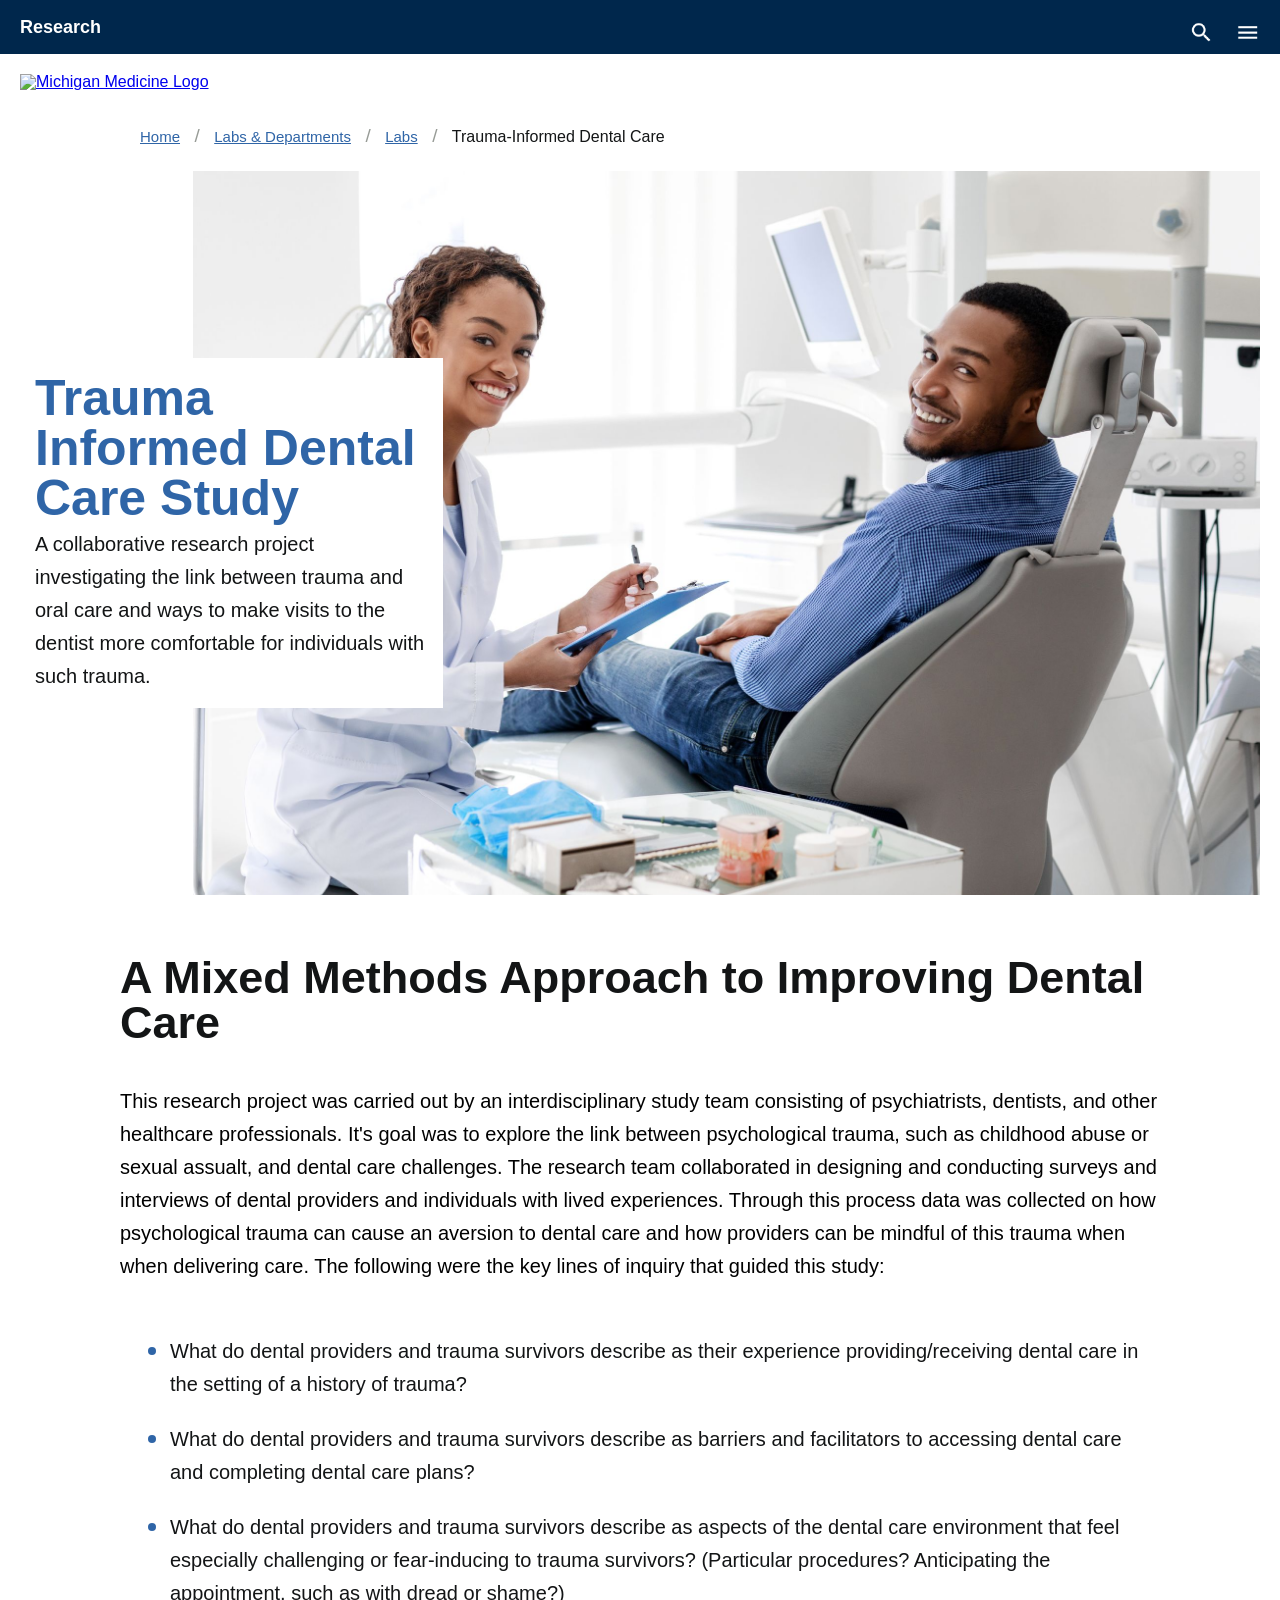
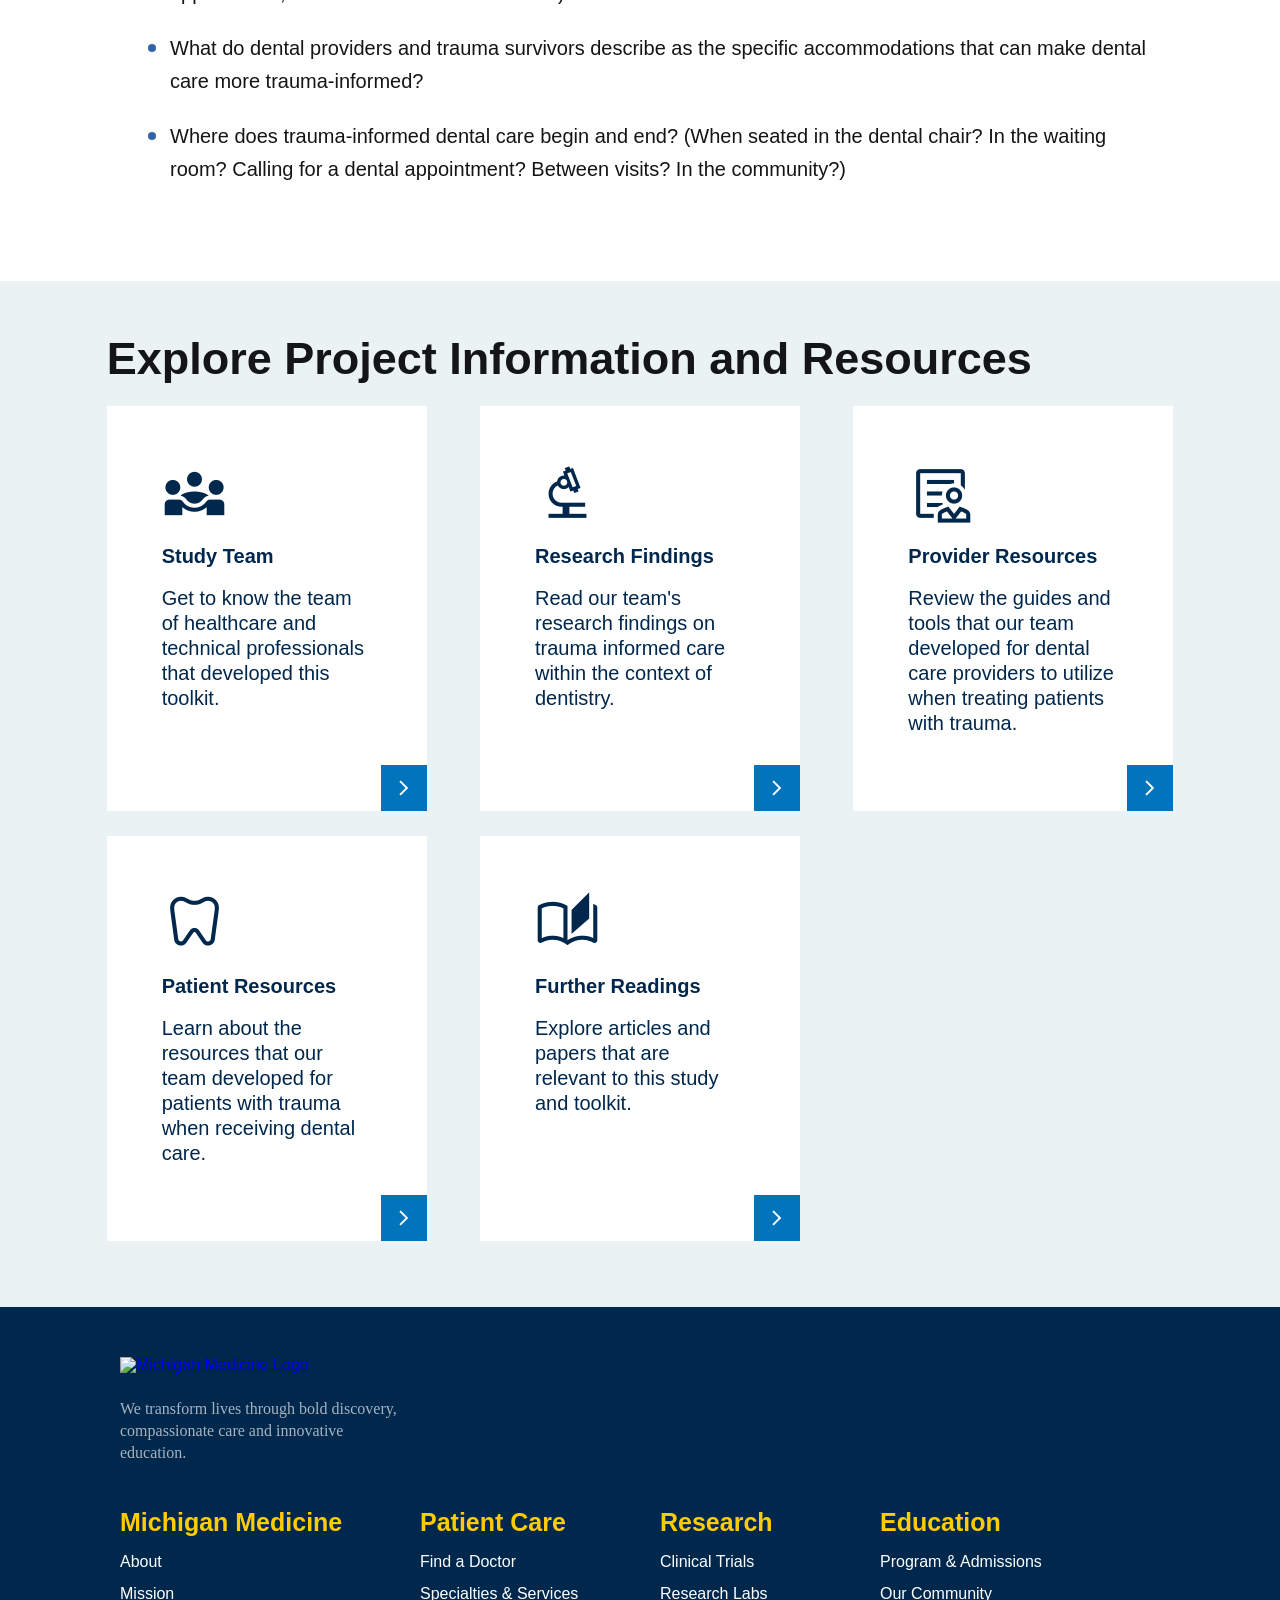
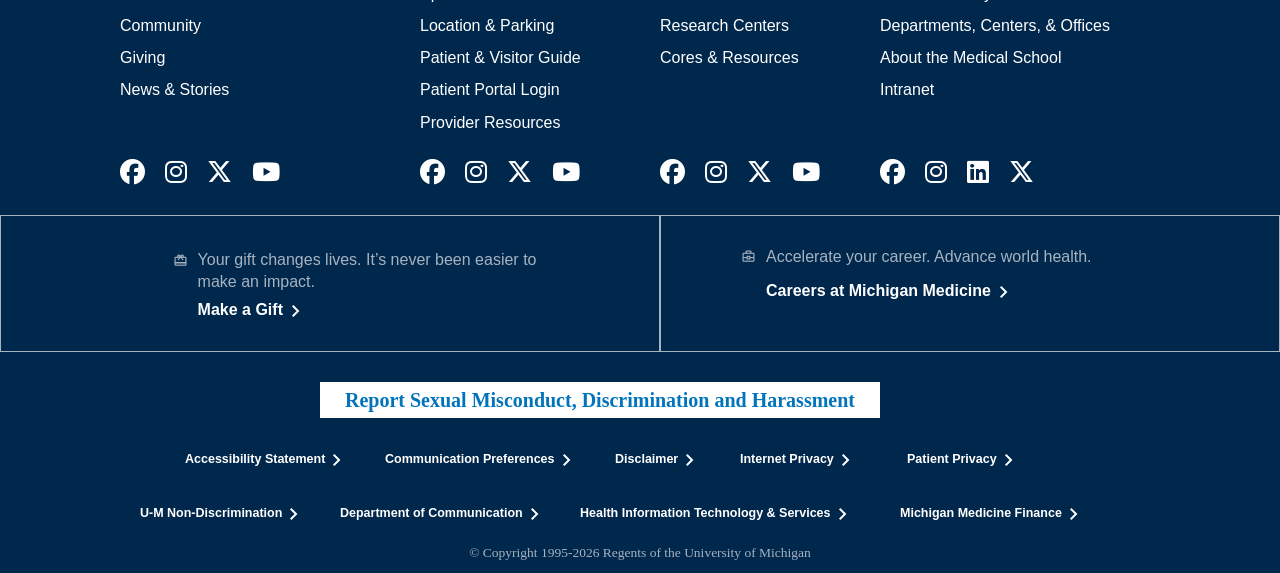
==== index.html @ a85843c7 "mobile view and focus added breakpoints for mobile view and focus states for some clickable objects" ====
<!DOCTYPE html>
<html lang="en">
<head>
    <meta charset="UTF-8">
    <meta name="viewport" content="width=device-width, initial-scale=1.0">
    <link href="https://cdnjs.cloudflare.com/ajax/libs/font-awesome/5.15.4/css/all.min.css" rel="stylesheet">
    <link rel="stylesheet" href="css/html5reset.css">
    <link rel="stylesheet" href="css/style.css">
    <link rel="stylesheet" href="https://fonts.googleapis.com/css2?family=Material+Symbols+Outlined:opsz,wght,FILL,GRAD@24,400,0,0&icon_names=auto_stories,biotech,business_center,clinical_notes,dentistry,diversity_3,keyboard_arrow_right,redeem" />
    <link rel="stylesheet" href="https://cdnjs.cloudflare.com/ajax/libs/font-awesome/6.7.2/css/all.min.css">
    <title>Trauma Informed Dental Care</title>
</head>
<body>
    <div class="skip"><a href="#main">Skip to Main Content</a></div>
    <header>
        <nav id="top_nav">
            <ul>
                <li><a href = "https://www.uofmhealth.org/" class="patient_care">Research</a></li>
                <li><img src="images/search_menu.png" style="height: 30px; float:right; margin-bottom: 50px; margin-right: 15px;"/></li>
            </ul>
        </nav>
    <a id="header_img" href="https://medresearch.umich.edu/"><img src="https://medresearch.umich.edu/themes/custom/outline_frontend/logo-research.svg" alt="Michigan Medicine Logo"class="med_logo" style="max-width: 90%;"/></a>
    </header>
    <main id="main">
      <div>
       <nav id="site_nav">
        <ul>
          <li><a href="https://www.uofmhealth.org/" style="text-decoration: underline;">Home</a> </li>
          <li><a href="https://medresearch.umich.edu/labs-departments" style="text-decoration: underline;">Labs & Departments</a> </li>
          <li><a href="https://medresearch.umich.edu/labs-departments/labs" style="text-decoration: underline;">Labs</a> </li>
          <li id="current"><di>Trauma-Informed Dental Care</di></li>
        </ul>
       </nav>
      </div>
      <div id="title_hero">
        <div id="title_text">
          <h1 class="page_title">Trauma Informed Dental Care Study</h1>
          <P class="title_description">A collaborative research project investigating the link between trauma and oral care and ways to make visits to the dentist more comfortable for
            individuals with such trauma.
          </P>
        </div>
        <img class="hero_image" src="images/hero_image_2.jpg" alt="Dentist talks with patient">
      </div>
      <div id="project_info">
        <h2 id="info_title">A Mixed Methods Approach to Improving Dental Care</h2>
        <p id="info_description">This research project was carried out by an interdisciplinary study team consisting of psychiatrists, dentists, and other healthcare professionals. 
          It's goal was to explore the link between psychological trauma, such as childhood abuse or sexual assualt, and dental care challenges. The research team collaborated in designing 
          and conducting surveys and interviews of dental providers and individuals with lived experiences. Through this process data was collected on how psychological trauma can cause an aversion to dental care and how providers can be mindful of this trauma when 
          when delivering care. The following were the key lines of inquiry that guided this study: 
        </p>
        <ul id="project_inquiries">
          <li>What do dental providers and trauma survivors describe as their experience providing/receiving 
          dental care in the setting of a history of trauma? </li>
          <li>What do dental providers and trauma survivors describe as barriers and facilitators to accessing 
          dental care and completing dental care plans? </li>
          <li>What do dental providers and trauma survivors describe as aspects of the dental care environment 
          that feel especially challenging or fear-inducing to trauma survivors? (Particular procedures? 
          Anticipating the appointment, such as with dread or shame?) </li>
          <li>What do dental providers and trauma survivors describe as the specific accommodations that can 
          make dental care more trauma-informed? </li>
          <li>Where does trauma-informed dental care begin and end? (When seated in the dental chair? In the 
          waiting room? Calling for a dental appointment? Between visits? In the community?) </li>
        </ul>
      </div>
      <div id="project_links">
        <h2 id="links_title">Explore Project Information and Resources</h2>
        <div id="link_1" class="link_card">
          <span class="material-symbols-outlined"> diversity_3</span>
          <h3>Study Team</h3>
          <p>Get to know the team of healthcare and technical professionals that developed this toolkit.</p>
          <span class="material-symbols-outlined" id="forward_arrow">keyboard_arrow_right</span>
        </div>
        <div id="link_2" class="link_card">
          <span class="material-symbols-outlined">biotech</span>
          <h3>Research Findings</h3>
          <p>Read our team's research findings on trauma informed care within the context of dentistry.</p>
          <span class="material-symbols-outlined" id="forward_arrow">keyboard_arrow_right</span>
        </div>
        <div id="link_3" class="link_card">
          <span class="material-symbols-outlined">clinical_notes</span>
          <h3>Provider Resources</h3>
          <p>Review the guides and tools that our team developed for dental care providers to utilize when treating patients with trauma.</p>
          <span class="material-symbols-outlined" id="forward_arrow">keyboard_arrow_right</span>
        </div>
        <div id="link_4" class="link_card">
          <span class="material-symbols-outlined">dentistry</span>
          <h3>Patient Resources</h3>
          <p>Learn about the resources that our team developed for patients with trauma when receiving dental care.</p>
          <span class="material-symbols-outlined" id="forward_arrow">keyboard_arrow_right</span>
        </div>
        <div id="link_5" class="link_card">
          <span class="material-symbols-outlined">auto_stories</span>
          <h3>Further Readings</h3>
          <p>Explore articles and papers that are relevant to this study and toolkit.</p>
          <span class="material-symbols-outlined" id="forward_arrow">keyboard_arrow_right</span>
        </div>
      </div>
    </main>
    <footer>
      <a id ="footer_img" href="https://medresearch.umich.edu/"><img src="https://www.uofmhealth.org/themes/custom/outline_frontend/mm-logo-white-text.svg" alt="Michigan Medicine Logo"style="width:100%;height:auto;"/></a>
      <p id="footer_desc">We transform lives through bold discovery, compassionate care and innovative education.</p>
      <div class="footer_links" id="footer_links1" >
       <a class="footer_link" href="https://www.michiganmedicine.org/?pk_vid=21d62dbc5dc6ab0d1781115721bd1e54">Michigan Medicine</a>
       <ul>
         <li><a class="footer_list_link" href="https://www.michiganmedicine.org/about-us?pk_vid=21d62dbc5dc6ab0d1781124809df3d0a">About</a></li>
         <li><a class="footer_list_link" href="https://www.michiganmedicine.org/michigan-medicine-mission?pk_vid=21d62dbc5dc6ab0d1781126152df3d0a">Mission</a></li>
         <li><a class="footer_list_link" href="https://www.michiganmedicine.org/community?pk_vid=21d62dbc5dc6ab0d1781126243df3d0a">Community</a></li>
         <li><a class="footer_list_link" href="https://www.michiganmedicine.org/giving?pk_vid=21d62dbc5dc6ab0d1781126370df3d0a">Giving</a></li>
         <li><a class="footer_list_link" href="https://www.michiganmedicine.org/giving?pk_vid=21d62dbc5dc6ab0d1781126370df3d0a">News & Stories</a></li>
       </ul>
       <di class="social_media"><a href="https://www.facebook.com/MichiganMedicine/?ref=page_internal"><i class="fa-brands fa-facebook"></i></a><a href="https://www.instagram.com/umichmedicine/"><i class="fa-brands fa-instagram"></i></a><a href="https://twitter.com/umichmedicine"><i class="fa-brands fa-x-twitter"></i></a><a href="https://www.youtube.com/c/MichiganMedicine"><i class="fa-brands fa-youtube"></i></a></di>
      </div>
      <div class="footer_links" id="footer_links2">
       <a class="footer_link" href="https://www.michiganmedicine.org/?pk_vid=21d62dbc5dc6ab0d1781115721bd1e54">Patient Care</a>
       <ul>
         <li><a class="footer_list_link" href="https://www.uofmhealth.org/find-a-doctor">Find a Doctor</a></li>
         <li><a class="footer_list_link" href="https://www.uofmhealth.org/our-care/specialties-services">Specialties & Services</a></li>
         <li><a class="footer_list_link" href="https://www.uofmhealth.org/locations-parking">Location & Parking</a></li>
         <li><a class="footer_list_link" href="https://www.uofmhealth.org/patients-visitors">Patient & Visitor Guide</a></li>
         <li><a class="footer_list_link" href="https://www.myuofmhealth.org/MyChart-PRD/Authentication/Login">Patient Portal Login</a></li>
         <li><a class="footer_list_link" href="https://www.uofmhealth.org/provider-resources">Provider Resources</a></li>
       </ul>
       <div class="social_media"><a href="https://www.facebook.com/MichiganMedicine/?ref=page_internal"><i class="fa-brands fa-facebook"></i></a><a href="https://www.instagram.com/umichmedicine/"><i class="fa-brands fa-instagram"></i></a><a href="https://twitter.com/umichmedicine"><i class="fa-brands fa-x-twitter"></i></a><a href="https://www.youtube.com/c/MichiganMedicine"><i class="fa-brands fa-youtube"></i></a></div>
      </div>
      <div class="footer_links" id="footer_links3">
       <a class="footer_link" href="https://medresearch.umich.edu/?pk_vid=21d62dbc5dc6ab0d1781129805df3d0a">Research</a>
       <ul>
         <li><a class="footer_list_link" href="https://medresearch.umich.edu/clinical-studies?pk_vid=21d62dbc5dc6ab0d1781129829df3d0a">Clinical Trials</a></li>
         <li><a class="footer_list_link" href="https://medresearch.umich.edu/labs-departments/labs?pk_vid=21d62dbc5dc6ab0d1781129979df3d0a">Research Labs</a></li>
         <li><a class="footer_list_link" href="https://medresearch.umich.edu/labs-departments/centers?pk_vid=21d62dbc5dc6ab0d1781130018df3d0a">Research Centers</a></li>
         <li><a class="footer_list_link" href="https://medresearch.umich.edu/office-research/cores-resources?pk_vid=21d62dbc5dc6ab0d1781130071df3d0a">Cores & Resources</a></li>
       </ul>
       <div class="social_media"><a href="https://www.facebook.com/MichiganMedicine/?ref=page_internal"><i class="fa-brands fa-facebook"></i></a><a href="https://www.instagram.com/umichmedicine/"><i class="fa-brands fa-instagram"></i></a><a href="https://twitter.com/umichmedicine"><i class="fa-brands fa-x-twitter"></i></a><a href="https://www.youtube.com/c/MichiganMedicine"><i class="fa-brands fa-youtube"></i></a></div>
      </div>
      <div class="footer_links" id="footer_links4">
       <a class="footer_link" href="https://medschool.umich.edu/?pk_vid=21d62dbc5dc6ab0d1781142995df3d0a">Education</a>
       <ul>
         <li><a class="footer_list_link" href="https://medschool.umich.edu/programs-admissions?pk_vid=21d62dbc5dc6ab0d1781143026df3d0a">Program & Admissions</a></li>
         <li><a class="footer_list_link" href="https://medschool.umich.edu/our-community?pk_vid=21d62dbc5dc6ab0d1781143242df3d0a">Our Community</a></li>
         <li><a class="footer_list_link" href="https://medschool.umich.edu/departments-centers-offices?pk_vid=21d62dbc5dc6ab0d1781143690df3d0a">Departments, Centers, & Offices</a></li>
         <li><a class="footer_list_link" href="https://medschool.umich.edu/about-university-michigan-medical-school?pk_vid=21d62dbc5dc6ab0d1781143901df3d0a">About the Medical School</a></li>
         <li><a class="footer_list_link" href="https://umhealth.sharepoint.com/sites/msa">Intranet</a></li>
       </ul>
       <div class="social_media"><a href="https://www.facebook.com/MichiganMedicine/?ref=page_internal"><i class="fa-brands fa-facebook"></i></a><a href="https://www.instagram.com/umichmedicine/"><i class="fa-brands fa-instagram"></i></a><a href="https://www.linkedin.com/company/university-of-michigan-medical-school"><i class="fa-brands fa-linkedin"></i></a><a href="https://twitter.com/umichmedicine"><i class="fa-brands fa-x-twitter"></i></a></div>
      </div>
      <div class="last_links" id="donation_link"><a href="https://www.michiganmedicine.org/giving/areas-support"><span id="donation_icon"class="material-symbols-outlined">redeem</span><p>Your gift changes lives. It’s never been easier to make an impact.</p><h3 id="gift_text">Make a Gift<span class="material-symbols-outlined" id="gift_arrow">keyboard_arrow_right</span></h3></a></div>
      <div class="last_links" id="career_link"><a href="https://www.michiganmedicine.org/careers-michigan-medicine"><span id="career_icon" class="material-symbols-outlined">business_center</span><p>Accelerate your career. Advance world health.</p><h3 id="career_text">Careers at Michigan Medicine<span class="material-symbols-outlined" id="career_arrow">keyboard_arrow_right</span></h3></a></div>
      <div class="last_links" id="harrassment_link"><a href="https://www.uofmhealth.org/contact-us/compliments-concerns"><h2 id="harrassment_text">Report Sexual Misconduct, Discrimination and Harassment</h2></a></div>
      <div class="last_links" id="accessibility_link"><a href="https://www.michiganmedicine.org/accessibility-statement"><h3 id="accessibility_text" class="bottom_links">Accessibility Statement<span class="material-symbols-outlined" id="accessibility_arrow">keyboard_arrow_right</span></h3></a></div>
      <div class="last_links" id="communication_link"><a href="https://www.michiganmedicine.org/managing-communication-preferences"><h3 id="communication_text" class="bottom_links">Communication Preferences<span class="material-symbols-outlined" id="communication_arrow">keyboard_arrow_right</span></h3></a></div>
      <div class="last_links" id="disclaimer_link"><a href="https://www.michiganmedicine.org/disclaimer"><h3 id="disclaimer_text" class="bottom_links">Disclaimer<span class="material-symbols-outlined" id="disclaimer_arrow">keyboard_arrow_right</span></h3></a></div>
      <div class="last_links" id="internet_link"><a href="https://www.michiganmedicine.org/internet-privacy-statement"><h3 id="internet_text" class="bottom_links">Internet Privacy<span class="material-symbols-outlined" id="internet_arrow">keyboard_arrow_right</span></h3></a></div>
      <div class="last_links" id="patient_link"><a href="https://www.uofmhealth.org/patients-visitors/patients/patient-privacy/notice-privacy-practices"><h3 id="patient_text" class="bottom_links">Patient Privacy<span class="material-symbols-outlined" id="patient_arrow">keyboard_arrow_right</span></h3></a></div>
      <div class="last_links" id="discrimination_link"><a href="https://spg.umich.edu/policy/201.35?pk_vid=f0e337a08892c6ad1746113472f3ca39"><h3 id="discrimination_text" class="bottom_links">U-M Non-Discrimination<span class="material-symbols-outlined" id="discrimination_arrow">keyboard_arrow_right</span></h3></a></div>
      <div class="last_links" id="department_link"><a href="https://www.michiganmedicine.org/michigan-medicine-department-communication"><h3 id="department_text" class="bottom_links">Department of Communication<span class="material-symbols-outlined" id="department_arrow">keyboard_arrow_right</span></h3></a></div>
      <div class="last_links" id="health_link"><a href="https://www.michiganmedicine.org/health-information-technology-services"><h3 id="health_text" class="bottom_links">Health Information Technology & Services<span class="material-symbols-outlined" id="health_arrow">keyboard_arrow_right</span></h3></a></div>
      <div class="last_links" id="finance_link"><a class="bottom_a" href="https://www.michiganmedicine.org/michigan-medicine-finance"><h3 id="finance_text" class="bottom_links">Michigan Medicine Finance<span class="material-symbols-outlined" id="finance_arrow">keyboard_arrow_right</span></h3></a></div>
      <p id="copyright_text"></p>
    </footer>
    <script>
      const giftArrow = document.getElementById('gift_arrow');
      const giftText = document.getElementById('gift_text');
      const careerArrow = document.getElementById('career_arrow')
      const careerText = document.getElementById('career_text');
      const harrassmentLink = document.getElementById('harrassment_link');
      const harassmentText = document.getElementById('harrassment_text');
      const accessibiliyText = document.getElementById('accessibility_text');
      const accessibilityArrow = document.getElementById('accessibility_arrow');
      const communicationText = document.getElementById('communication_text'); 
      const communicationArrow = document.getElementById('communication_arrow');
      const disclaimerText = document.getElementById('disclaimer_text'); 
      const disclaimerArrow = document.getElementById('disclaimer_arrow');
      const internetText = document.getElementById('internet_text');
      const internetArrow = document.getElementById('internet_arrow');
      const patientText = document.getElementById('patient_text');
      const patientArrow = document.getElementById('patient_arrow');
      const discriminationText = document.getElementById('discrimination_text');
      const discriminationArrow = document.getElementById('discrimination_arrow');
      const departmentText = document.getElementById('department_text');
      const departmentArrow = document.getElementById('department_arrow');
      const healthText = document.getElementById('health_text');
      const healthArrow = document.getElementById('health_arrow');
      const financeText = document.getElementById('finance_text');
      const financeArrow = document.getElementById('finance_arrow');
      const copyrightText = document.getElementById('copyright_text');
      giftText.addEventListener('mouseenter',()=>{
        giftArrow.style.paddingLeft ="10px";
      })
      giftText.addEventListener('mouseleave',()=>{
         giftArrow.style.paddingLeft = "1px";
      })
      careerText.addEventListener('mouseenter',()=>{
        careerArrow.style.paddingLeft ="10px";
      })
      careerText.addEventListener('mouseleave',()=>{
         careerArrow.style.paddingLeft = "1px";
      })
      harrassmentLink.addEventListener('mouseenter',()=>{
        harassmentText.style.color="white"
        harassmentText.style.textDecoration="underline"
      })
      harrassmentLink.addEventListener('mouseleave',()=>{
        harassmentText.style.color="#0174BC"
        harassmentText.style.textDecoration="none"
      })
      careerText.addEventListener('mouseleave',()=>{
         careerArrow.style.paddingLeft = "1px";
      })
      careerText.addEventListener('mouseenter',()=>{
        careerArrow.style.paddingLeft ="10px";
      })
      accessibiliyText.addEventListener('mouseenter',()=>{
        accessibilityArrow.style.paddingLeft = "5px";
      })
       accessibiliyText.addEventListener('mouseleave',()=>{
        accessibilityArrow.style.paddingLeft = "0px";
      })
      communicationText.addEventListener('mouseenter',()=>{
        communicationArrow.style.paddingLeft = "5px";
      })
      communicationText.addEventListener('mouseleave',()=>{
        communicationArrow.style.paddingLeft = "0px";
      })
      internetText.addEventListener('mouseenter',()=>{
        internetArrow.style.paddingLeft = "5px";
      })
      internetText.addEventListener('mouseleave',()=>{
        internetArrow.style.paddingLeft = "0px";
      })
      disclaimerText.addEventListener('mouseenter',()=>{
        disclaimerArrow.style.paddingLeft = "5px";
      })
      disclaimerText.addEventListener('mouseleave',()=>{
        disclaimerArrow.style.paddingLeft = "0px";
      })
      departmentText.addEventListener('mouseenter',()=>{
        departmentArrow.style.paddingLeft = "5px";
      })
      departmentText.addEventListener('mouseleave',()=>{
        departmentArrow.style.paddingLeft = "0px";
      })
      patientText.addEventListener('mouseenter',()=>{
        patientArrow.style.paddingLeft = "5px";
      })
      patientText.addEventListener('mouseleave',()=>{
        patientArrow.style.paddingLeft = "0px";
      })
      discriminationText.addEventListener('mouseenter',()=>{
        discriminationArrow.style.paddingLeft = "5px";
      })
      discriminationText.addEventListener('mouseleave',()=>{
        discriminationArrow.style.paddingLeft = "0px";
      })
      healthText.addEventListener('mouseenter',()=>{
        healthArrow.style.paddingLeft = "5px";
      })
      healthText.addEventListener('mouseleave',()=>{
        healthArrow.style.paddingLeft = "0px";
      })
      financeText.addEventListener('mouseenter',()=>{
        financeArrow.style.paddingLeft = "5px";
      })
      financeText.addEventListener('mouseleave',()=>{
        financeArrow.style.paddingLeft = "0px";
      })
      const copyright_year = `© Copyright 1995-${Date().slice(11,15)} Regents of the University of Michigan`;
      copyrightText.innerHTML = copyright_year;
    </script>
</body>
</html>
---- css/style.css ----
.skip a{
     top: -65px;
     position: absolute;
}
.skip a:focus{
     top: 25px;
     position: absolute;
}
nav ul{
        text-align: left;
        padding-left: 20px;
}
nav ul a{
        font-size: 18px;
}
a:focus{
  outline-color: rgb(66, 153, 225);
  outline-offset: 0px; 
  outline-style: solid;
  outline-width: 2.66667px;
}
li:focus{
   outline-color: rgb(66, 153, 225);
   outline-offset:4.66667px;
   outline-style: solid;
   outline-width: 2.66667px;
}
.bottom_links a:focus{
   outline-color: rgb(66, 153, 225);
   outline-offset:4.66667px;
   outline-style: solid;
   outline-width: 2.66667px;
}
#accessibility_link a,
#communication_link a,
#disclaimer_link a,
#internet_link a,
#patient_link a,
#discrimination_link a,
#department_link a,
#health_link a,
#finance_link a {
    display: inline-block;
    text-decoration: none;
}

#top_nav{
  background-color: #00274C;
  padding: 2px 0; 
  text-align: center;
}
#site_nav li a{
    font-size: 15px;
}
#site_nav li a:hover{
    color:#131516
}
#site_nav li::after{
  content: "/";
  margin: 0 10px;
  color: #989C97;
  font-size: 19px;
}
#site_nav #current::after{
    content: none;
}
#site_nav{
  padding-left: 120px;
  padding-bottom: 10px;
}
#site_nav a{
    color: #2f65a7;
    font-weight: normal;
}
#more_resources{
    font-weight: bold;
    overflow: hidden;
    float: inline-end;
    padding-right: 397px;
}
.med_logo{
    margin:20px;
}
.med_logo:focus{
   outline-color: rgb(66, 153, 225);
   outline-offset:4.66667px;
   outline-style: solid;
}
#title_hero{
    display: grid;
    grid-template-columns: 1fr 1fr .5fr 1fr 1fr 1fr 1fr 1fr;
    grid-template-rows: min-content min-content min-content; 
    padding-left: 25px;
    justify-items: end;
    align-items: start;
}
#title_text{
    padding:15px;
    grid-column:1/span 3;
    grid-row: 2/span 1;
    padding-left: 10px;
    z-index: 1;
    background-color: white;
    text-align: left;
}
.page_title{
    color: #2f65a7;
    font-size: 50px;
    padding-bottom: 5px;
}
.page_subtitle{
    padding-top: 10px;
    font-size: 20px;
    color: #131516;
}
.hero_image{
    grid-column:1/-1;
    grid-row: 1/4;
    padding-right: 20px;
    width:85%;
    height: 100%;
}
.title_description{
    color: #131516;
    font-size: 20px; 
    line-height: 33px; 
    margin: 0px;
}
#project_info{
    padding-left:120px;
    padding-top: 60px;
    padding-right:120px;
}
#info_title{
    font-size: 45px;
}
#info_description{
   padding-top: 20px;
   font-size: 20px; 
   line-height: 33px; 
}
#project_inquiries{
   padding-top: 30px;
   font-size: 20px; 
   line-height: 33px; 
   padding-left: 50px; 
}
#project_inquiries li{
    color: #131516;
    font-size: 20px;
    line-height: 33px;
    padding-bottom: 20px;
}
#project_inquiries li:last-child{
    padding-bottom: 75px;
}
#project_inquiries li::marker{
    color: #2f65a7;
    font-size: 25px; 
    
}
#project_links{
    background-color: #eaf2f4;
    display: grid;
    grid-template-columns: .5fr .5fr .5fr .5fr .25fr .5fr .5fr .5fr .25fr .5fr .5fr .5fr .5fr;
    grid-template-rows: min-content .5fr .5fr .10fr;
    row-gap: 25px;
}
#links_title{
    grid-column: 2/span 10;
    text-align: left;
    font-size: 45px;
    padding-top: 55px;
}
.link_card{
    background-color: white;
    text-align: left;
    color: #00274C;
    padding: 55px; 
    transition: 0.5s;
    position: relative;
}
.link_card:hover{
    background-color: rgb(1, 116, 188);
    color: white;
}
.link_card h3{
    font-size: 20px;
}
.link_card p{
    font-size: 20px; 
    line-height: 25px;
}

#link_1{
    grid-column: 2/span 3;
}
#link_2{
    grid-column: 6/ span 3;
}
#link_3{
    grid-column: 10/ span 3;
}
#link_4{
    grid-column: 2/span 3;
}
#link_5{
    grid-column: 6/ span 3;
}

.link_card .material-symbols-outlined {
  font-variation-settings:
  'FILL' 0,
  'wght' 400,
  'GRAD' 0,
  'opsz' 48;
  font-size: 65px;
  padding-bottom: 20px;

}
#forward_arrow{
    background-color: rgb(1, 116, 188);
    color: white; 
    font-size: 30px;
    padding:8px;
    position: absolute;
    bottom:0;
    right:0;
}
footer{
    background-color: #00274C;
    display: grid;
    grid-template-columns: .3fr .5fr .25fr .30fr .3fr .55fr .5fr .5fr;
    grid-template-rows: min-content min-content 1fr .5fr min-content min-content min-content min-content;
    row-gap:30px;
}
#footer_img{
    grid-column: 2/span 2;
    grid-row:0/1;
    align-self: center;
    margin-top: 50px;
}
#footer_desc{
    color: rgba(255,255,255,.65);
    grid-column:2/span 2;
    grid-row: 2/span 1; 
    line-height: 22px;
    margin-top: -5px;
    margin-right: 20px;
    font-family: Roboto, "sans-serif";
}
footer ul{
    list-style-type: none;
    padding-left: 0px;
    text-align: left; 
    padding-bottom: 25px;
}
footer li{
   margin-bottom: 10px;
}
.footer_links{
    position: relative;
}
#footer_links1{
    grid-column: 2/ span 2;
    grid-row:3/ span 1;
}
#footer_links2{
    grid-column: 4/ span 2;
    grid-row:3/ span 1;
}
#footer_links3{
    grid-column: 6/ span 2;
    grid-row:3/ span 1;
}
#footer_links4{
    grid-column: 7/ span2;
    grid-row:3/span 1
}
.footer_link{
    color: #FFCB05;
    font-size: 25px;
    text-decoration-line: none;
    text-decoration-style: solid;
    font-style:Roboto, "sans-serif";
    font-weight: 700;
} 
.footer_list_link{
 color: white;
 text-decoration-style: solid;
 text-decoration-line: none;
 text-decoration-thickness: auto;
 font-size: 16px;
 line-height: 22.14px;

}
footer a:hover{
    text-decoration-line: underline;
}
.social_media{
    position: absolute;
    bottom: 0;
    font-size: 25px;
}
.social_media a{
   color:white; 
   margin-right: 20px;
   font-weight: 0;
}
#donation_link{
    grid-column: 1/ span 5;
    grid-row: 4/span 1;
    border: .5px solid rgba(255,255,255,.65);
    border-width: .5px;
    display: flex;
    align-items: center;
    justify-content: center;
}
#donation_link p{
    color: rgba(255,255,255,.65);
    line-height: 22px;
    grid-column: 2;
    grid-row: 1;
}
#donation_link a{
    display: grid;
    grid-template-columns: auto 1fr auto;
    grid-template-rows: auto auto;
    align-items: center;
    justify-content: center;
    width: 60%;
    margin-top:15px;
    margin-left: 80px;
    margin-bottom: 25px;
    gap: 5px;
    text-decoration: none;
}
#donation_link a:hover{
    text-decoration: none;
}
#donation_icon{
    color: rgba(255,255,255,.65);
    font-size: 15px;
    grid-column: 1;
    grid-row: 1;
    margin-bottom: 22px;
    margin-right: 5px;
}
#donation_link h3{
    grid-column: 2;
    grid-row: 2;
    margin-top: -15px;
    color: white;
}
#gift_arrow{
    padding-left: 1px;
    vertical-align: middle;
    transition: 0.25s;
}
#gift_text{
    display: inline-block;
}
#gift_text:hover {
    text-decoration: underline;
}
#career_link{
    grid-column: 6/-1;
    grid-row: 4/ span 1;
    border: .5px solid rgba(255,255,255,.65);
    border-width: .5px;
    display: flex;
    align-items: center;
    justify-content: start;
}
#career_link a{
    display: grid;
    grid-template-columns: auto 1fr auto;
    grid-template-rows: auto auto;
    align-items: center;
    justify-content: center;
    width: 60%;
    margin-top:15px;
    margin-left: 80px;
    margin-bottom: 45px;
    gap: 5px;
    text-decoration: none;
}
#career_link a:hover{
    text-decoration: none;
}
#career_link p{
    color: rgba(255,255,255,.65);
    line-height: 15px;
    grid-column: 2;
    grid-row: 1;
}
#career_icon{
    color: rgba(255,255,255,.65);
    font-size: 15px;
    grid-column: 1;
    grid-row: 1;
    padding-right: 5px;
}
#career_link h3{
    grid-column: 2;
    grid-row: 2;
    margin-top: -5px;
    color: white;
}
#career_arrow{
    padding-left: 1px;
    vertical-align: middle;
    transition: 0.25s;
}
#career_text:hover{
    text-decoration: underline;
}
#harrassment_link{
    grid-column: 3/7;
    grid-row:5/span 1;
    background-color: white;
    text-align: center;
    transition: 0.5s;
}
#harrassment_link:hover{
    background-color: rgb(1, 116, 188);
}
#harrassment_link a{
    text-decoration: none;
}
#harrassment_text{
    font-family: Roboto, "sans-serif";
    font-size: 20px;
    padding:8px;
    color: rgb(1, 116, 188);
    transition: 0.5s;
}
.bottom_links{
    color:white;
    font-weight: 700;
    font-size: 12.5px;
    margin-left: 20px;
    vertical-align: middle;
}
.bottom_a{
  text-decoration: none;
}
.bottom_links:hover{
    text-decoration: underline;
    text-decoration-style: solid;
    text-decoration-thickness: 1px; 
    text-underline-offset: 1px;
}
#accessibility_link{
    grid-row:6;
    grid-column:2/span 2;
    margin-left: 45px;
}
#accessibility_link a{
    text-decoration: none;
}
#accessibility_arrow{
    vertical-align: middle;
    transition: 0.25s;
}
#communication_link{
    grid-row: 6;
    grid-column:3/span 3;
    margin-left: 45px;
}
#communication_link a{
    text-decoration: none;
}
#communication_arrow{
    vertical-align: middle;
    transition: 0.25s;
}
#disclaimer_link{
    grid-row: 6;
    grid-column:5/span 2;
    margin-left: 55px;
}
#disclaimer_link a{
    text-decoration: none;
}
#disclaimer_arrow{
    padding-left: 0px;
    vertical-align: middle;
    transition: 0.25s;
}
#internet_link{
    grid-row: 6;
    grid-column:6/span 2;
    margin-left: 60px;
}
#internet_link a{
    text-decoration: none;
}
#internet_arrow{
    vertical-align: middle;
    transition: 0.25s;
}
#patient_link{
    margin-left: 7px;
    grid-row: 6;
    grid-column:7/span 2;
}
#patient_link a{
    text-decoration: none;
}
#patient_arrow{
    vertical-align: middle;
    transition: 0.25s;
}
#discrimination_link{
    grid-row: 7;
    grid-column:2/span 2;
}
#discrimination_link a{
    text-decoration: none;
}
#discrimination_arrow{
    vertical-align: middle;
    transition: 0.25s;
}
#department_link{
    grid-row: 7;
    grid-column:3/span 3;
}
#department_link a{
    text-decoration: none;
}
#department_arrow{
    vertical-align: middle;
    transition: 0.25s;
}
#health_link{
    margin-left: 20px;
    grid-row: 7;
    grid-column:5/span 3;
}
#health_link a{
    text-decoration: none;
}
#health_arrow{
    vertical-align: middle;
    transition: 0.25s;
}
#finance_link{
    grid-row: 7;
    grid-column:7/-1;
}
#finance_arrow{
    vertical-align: middle;
    transition: 0.25s;
}
#copyright_text{
    grid-row:8;
    grid-column: 1/-1;
    text-align: center;
    color: rgba(255,255,255,.65);
    font-family: Roboto, "sans-serif"; 
    font-size: 13.5px;
    margin-top: -10px;

}
@media only screen and (max-width:1000px){
    #title_hero{
    display: grid;
    grid-template-columns: 1fr 1fr 1fr 1fr 1fr 1fr 1fr;
    grid-template-rows: min-content min-content; 
    }
    .hero_image{
        grid-column: 0/-1;
        grid-row:1;
        width: 100%;
        height:100%;
        padding-right: 0px;
    }
    #title_text{
        grid-column: 2/7;
        grid-row:2;
        margin-top:-25px;
    }
    .page_title{
        font-size: 32px;
    }
    .page_subtitle{
       font-size: 16px;
    }
    #site_nav{
        padding-left: 0px;
        text-align: left;
    }
    #project_info{
        padding:15px;
        font-size: 18px;
    }
    #project_inquries{
        margin-top: 15px;
        margin-bottom: 15px;
    }
    #project_inquiries li{
        font-size: 18px;
        line-height: 25px;
    }
    #info_title{
        font-size: 36px;
    }
    #project_links{
        grid-template-rows: min-content min-content min-content min-content min-content min-content;
        padding-bottom: 25px;
    }
    #links_title{
        grid-row: 1;
        grid-column: 1/-1;
        margin-left: 15px;
    }
    .link_card{
        padding:25px;
    }
    #link_1{
      grid-row: 2;
      grid-column: 2/13;
    }
    #link_2{
      grid-row:3;
      grid-column: 2/13;
    }
    #link_3{
      grid-row:4;
      grid-column: 2/13;
    }
    #link_4{
      grid-row:5;
      grid-column: 2/13;
    }
    #link_5{
      grid-row:6;
      grid-column: 2/13;
    }
    footer{
        grid-template-rows: repeat(17, min-content);
        row-gap:15px;
    }
    #footer_img{
       grid-column: 2/6;
    }
    #footer_desc{
       grid-column: 2/5;
    }
    #footer_links1{
      grid-column: 2/6;
      grid-row:3;
    }
    #footer_links2{
      grid-column: 6/-1;
      grid-row:3;
    }
    #footer_links3{
      grid-column: 2/6;
      grid-row:4;
    }
    #footer_links4{
      grid-column: 6/-1;
      grid-row:4;
    }
    .footer_link{
        font-size: 18px;
    }
    .footer_list_link{
        font-size: 16px;
        line-height: 22px;
    }
    #donation_link{
        grid-row: 5;
        grid-column: 1/-1;
        justify-content: start;
    }
    #donation_link a{
        margin-left: 40px;
    }
    #career_link{
        grid-row: 6;
        grid-column: 1/-1;
        margin-top:-15px;
    }
     #career_link a{
        margin-left: 40px;
     }
    #harrassment_link{
        grid-row: 7;
        grid-column: 2/span 6;
    }
    #harrassment_text{
        font-size: 13.5px;
    }
    #accessibility_link{
        grid-row: 8;
        grid-column: 1/7;
        margin-left:0px;
    }
    #communication_link{
        grid-row: 9;
        grid-column: 1/7;
        margin-left: 0px;
    }
    #disclaimer_link{
        grid-row:10;
        grid-column: 1/7;
        margin-left: 0px;
    }
    #internet_link{
        grid-row:11;
        grid-column: 1/7;
        margin-left: 0px;
    }
    #patient_link{
        grid-row: 12;
        grid-column: 1/7;
        margin-left: 0px;
    }
    #discrimination_link{
        grid-row: 13;
        grid-column: 1/7;
    }
    #department_link{
        grid-row: 14;
        grid-column: 1/7;
    }
    #health_link{
        grid-row: 15;
        grid-column: 1/8;
        margin-left:0px;
    }
    #finance_link{
        grid-row: 16;
        grid-column: 1/7;
    }
    #copyright_text{
        grid-row: 17;
        grid-column: 1/-1;
        text-align: left;
        margin-left: 15px;
    }

    

}
@media only screen and (max-width:500px){
    .med_logo{
        margin:0px;
    }
    #title_hero{
      display: grid;
      grid-template-columns: 1fr 1fr 1fr 1fr 1fr 1fr 1fr;
      grid-template-rows: min-content min-content;
      padding-left: 0px; 
    }
    .hero_image{
      grid-column: 0/-1;
      grid-row: 1;
      height: 100%;
      width: 100%;
    }
    #title_text{
        padding-top:0px;
        grid-column:2/7;
        grid-row: 2;
        margin-top: -25px;
    }
    .title_description{
        font-size: 16px;
        line-height: 22px;
    }
    #info_description{
       font-size:16px;
       line-height: 22px;
    }
    #info_title{
       font-size: 32px;
       line-height: 40px;
    }
    
    #project_inquiries{
        padding-left: 25px;
        line-height: 24px;

    }
    footer{
        grid-template-rows: repeat(19, min-content);
    }
    #footer_img{
       grid-column: 2/7;
    }
     #footer_desc{
       grid-column: 2/7;
    }
     #footer_links1{
      grid-column: 2/7;
      grid-row:3;
    }
    #footer_links2{
      grid-column: 2/7;
      grid-row:4;
    }
    #footer_links3{
      grid-column: 2/7;
      grid-row:5;
    }
    #footer_links4{
      grid-column: 2/7;
      grid-row:6;
    }
    .footer_list_link{
        font-size: 14px;
        line-height: 20px;
    }
     #donation_link{
        grid-row: 7;
     }
     #career_link{
        grid-row: 8;
     }
     #harrassment_link{
        grid-row: 9;
    }
    
    #accessibility_link{
        grid-row: 10;
    }
    #communication_link{
        grid-row: 11;
    }
    #disclaimer_link{
        grid-row:12;
    }
    #internet_link{
        grid-row:13;
    }
    #patient_link{
        grid-row: 14;
    }
    #discrimination_link{
        grid-row: 15;
    }
    #department_link{
        grid-row: 16;
    }
    #health_link{
        grid-row: 17;
    }
    #finance_link{
        grid-row: 18;
    }
    #copyright_text{
        grid-row: 19;
        font-size: 12px;
        
    }


}
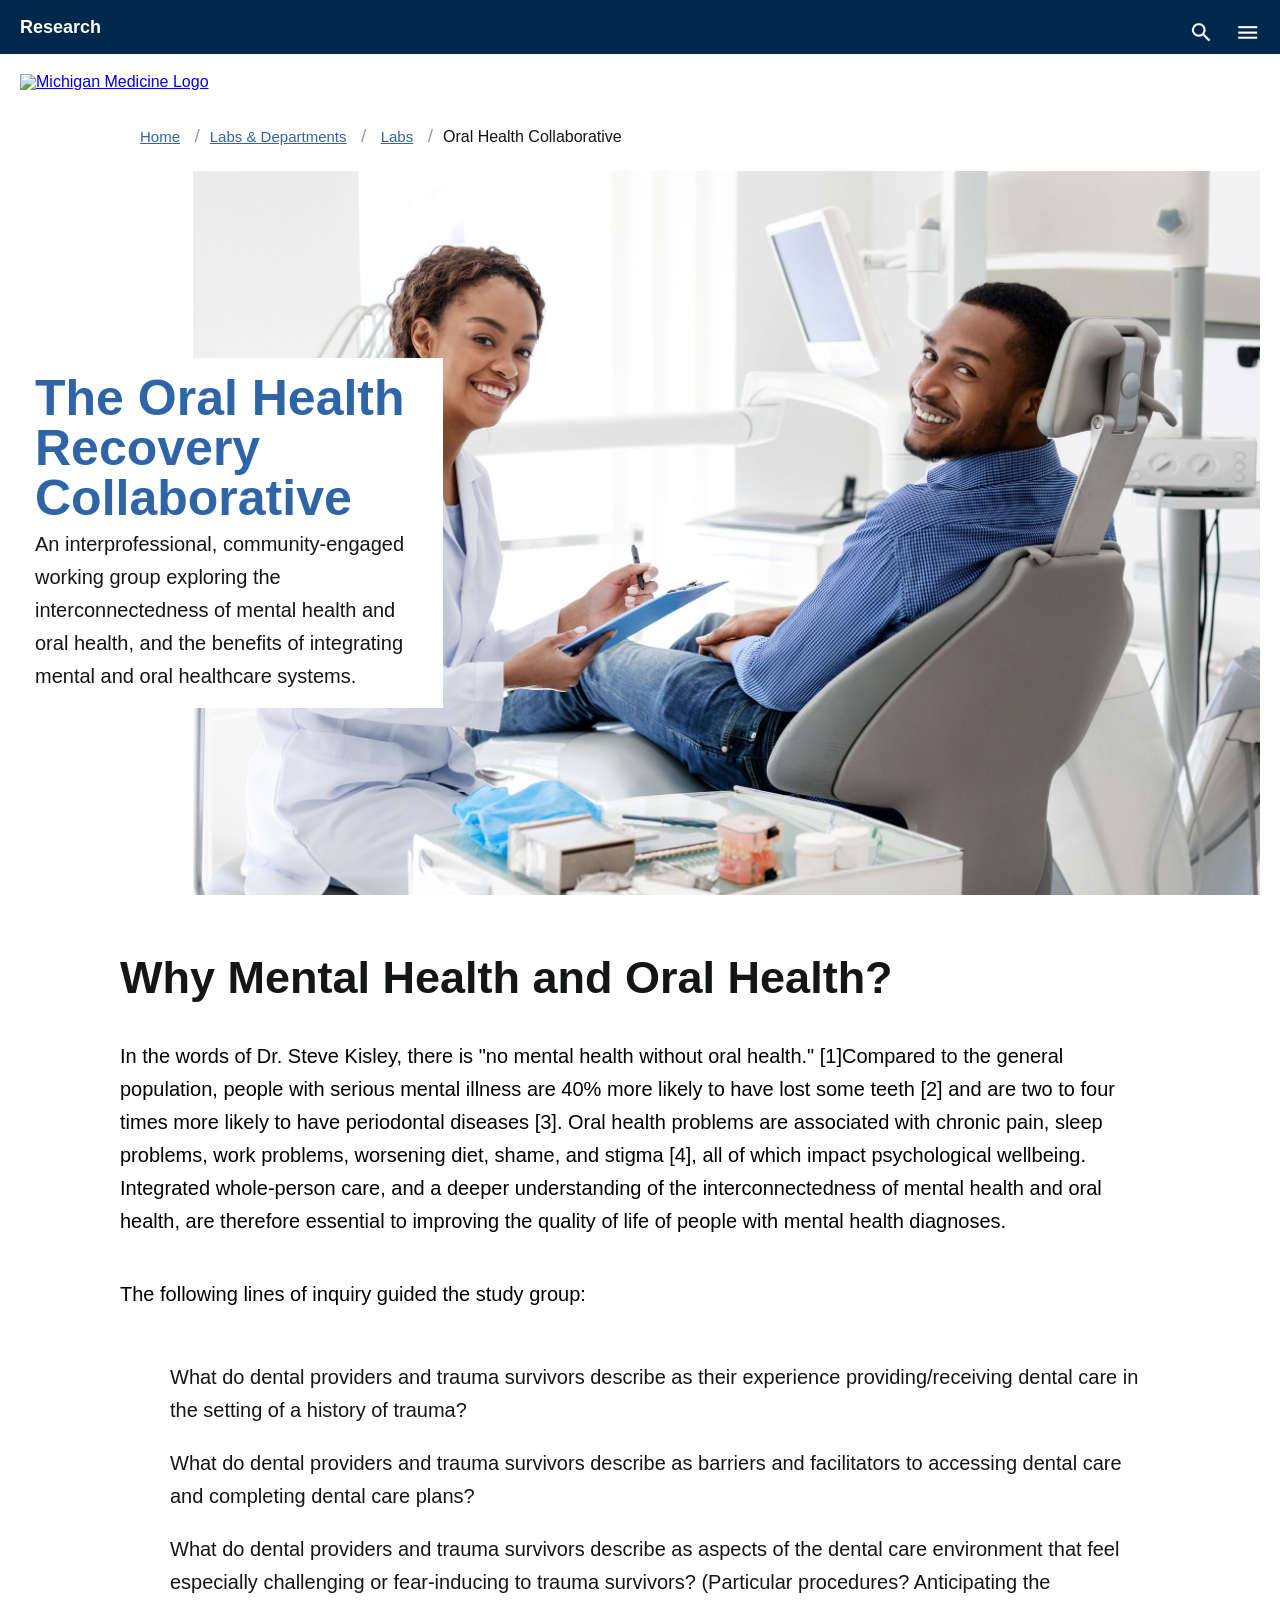
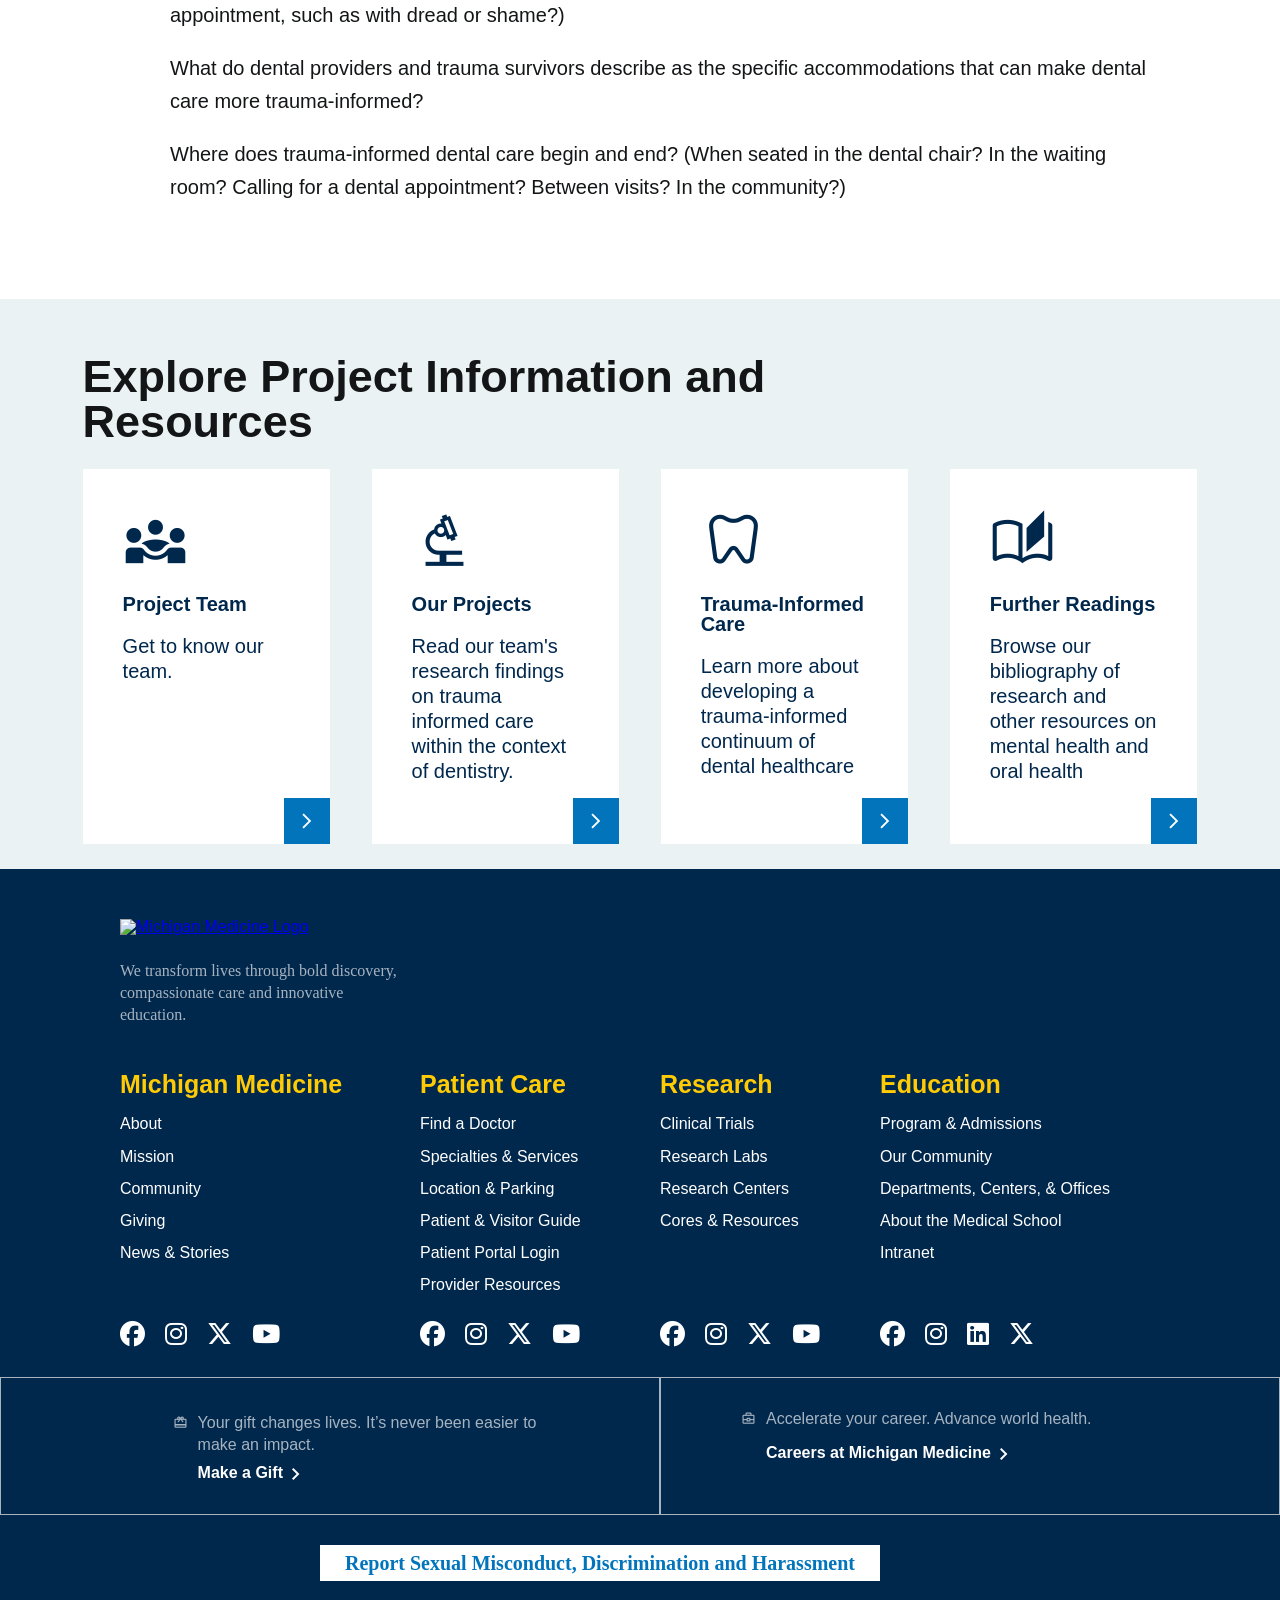
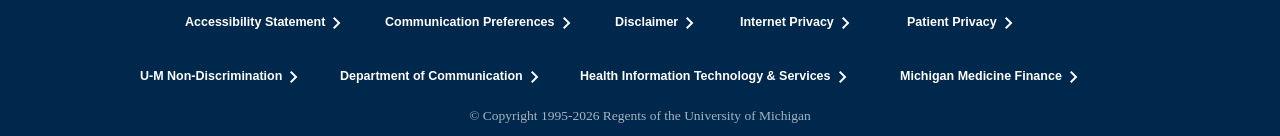
==== commit 892f185c: "Made updates per supervisor's instructions." ====
--- a/index.html
+++ b/index.html
@@ -28,25 +28,26 @@
           <li><a href="https://www.uofmhealth.org/" style="text-decoration: underline;">Home</a> </li>
           <li><a href="https://medresearch.umich.edu/labs-departments" style="text-decoration: underline;">Labs & Departments</a> </li>
           <li><a href="https://medresearch.umich.edu/labs-departments/labs" style="text-decoration: underline;">Labs</a> </li>
-          <li id="current"><di>Trauma-Informed Dental Care</di></li>
+          <li id="current"><di>Oral Health Collaborative</di></li>
         </ul>
        </nav>
       </div>
       <div id="title_hero">
         <div id="title_text">
-          <h1 class="page_title">Trauma Informed Dental Care Study</h1>
-          <P class="title_description">A collaborative research project investigating the link between trauma and oral care and ways to make visits to the dentist more comfortable for
-            individuals with such trauma.
+          <h1 class="page_title">The Oral Health Recovery Collaborative</h1>
+          <P class="title_description">An interprofessional, community-engaged working group exploring the interconnectedness of mental health and oral health, and the benefits of integrating mental and oral healthcare systems.
           </P>
         </div>
         <img class="hero_image" src="images/hero_image_2.jpg" alt="Dentist talks with patient">
       </div>
       <div id="project_info">
-        <h2 id="info_title">A Mixed Methods Approach to Improving Dental Care</h2>
-        <p id="info_description">This research project was carried out by an interdisciplinary study team consisting of psychiatrists, dentists, and other healthcare professionals. 
-          It's goal was to explore the link between psychological trauma, such as childhood abuse or sexual assualt, and dental care challenges. The research team collaborated in designing 
-          and conducting surveys and interviews of dental providers and individuals with lived experiences. Through this process data was collected on how psychological trauma can cause an aversion to dental care and how providers can be mindful of this trauma when 
-          when delivering care. The following were the key lines of inquiry that guided this study: 
+        <h2 id="info_title">Why Mental Health and Oral Health?</h2>
+        <p class="info_description">In the words of Dr. Steve Kisley, there is "no mental health without oral health." [1]Compared to the general population, people with serious mental illness are 40% more likely to have lost 
+          some teeth [2] and are two to four times more likely to have periodontal diseases [3]. Oral health problems are associated with chronic pain, sleep problems, work problems, worsening diet, shame, and stigma [4], 
+          all of which impact psychological wellbeing. Integrated whole-person care, and a deeper understanding of the interconnectedness of mental health and oral health, are therefore essential to improving the quality of life of people with mental health diagnoses. 
+        </p>
+        <p class="info_description">
+          The following lines of inquiry guided the study group:
         </p>
         <ul id="project_inquiries">
           <li>What do dental providers and trauma survivors describe as their experience providing/receiving 
@@ -66,32 +67,26 @@
         <h2 id="links_title">Explore Project Information and Resources</h2>
         <div id="link_1" class="link_card">
           <span class="material-symbols-outlined"> diversity_3</span>
-          <h3>Study Team</h3>
-          <p>Get to know the team of healthcare and technical professionals that developed this toolkit.</p>
+          <h3>Project Team</h3>
+          <p>Get to know our team.</p>
           <span class="material-symbols-outlined" id="forward_arrow">keyboard_arrow_right</span>
         </div>
         <div id="link_2" class="link_card">
           <span class="material-symbols-outlined">biotech</span>
-          <h3>Research Findings</h3>
+          <h3>Our Projects</h3>
           <p>Read our team's research findings on trauma informed care within the context of dentistry.</p>
           <span class="material-symbols-outlined" id="forward_arrow">keyboard_arrow_right</span>
         </div>
         <div id="link_3" class="link_card">
-          <span class="material-symbols-outlined">clinical_notes</span>
-          <h3>Provider Resources</h3>
-          <p>Review the guides and tools that our team developed for dental care providers to utilize when treating patients with trauma.</p>
+          <span class="material-symbols-outlined">dentistry</span>
+          <h3>Trauma-Informed Care</h3>
+          <p> Learn more about developing a trauma-informed continuum of dental healthcare</p>
           <span class="material-symbols-outlined" id="forward_arrow">keyboard_arrow_right</span>
         </div>
         <div id="link_4" class="link_card">
-          <span class="material-symbols-outlined">dentistry</span>
-          <h3>Patient Resources</h3>
-          <p>Learn about the resources that our team developed for patients with trauma when receiving dental care.</p>
-          <span class="material-symbols-outlined" id="forward_arrow">keyboard_arrow_right</span>
-        </div>
-        <div id="link_5" class="link_card">
           <span class="material-symbols-outlined">auto_stories</span>
           <h3>Further Readings</h3>
-          <p>Explore articles and papers that are relevant to this study and toolkit.</p>
+          <p>Browse our bibliography of research and other resources on mental health and oral health</p>
           <span class="material-symbols-outlined" id="forward_arrow">keyboard_arrow_right</span>
         </div>
       </div>
@@ -265,6 +260,17 @@
       })
       const copyright_year = `© Copyright 1995-${Date().slice(11,15)} Regents of the University of Michigan`;
       copyrightText.innerHTML = copyright_year;
+
+      const siteNav = document.getElementById('site_nav')
+      function checkWidth() {
+        if (window.innerWidth <= 1000) {
+            siteNav.innerHTML="<ul><li>. . .</li><li><a href='https://medresearch.umich.edu/labs-departments/labs' style='text-decoration: underline;''>Labs</a> </li><li id='current'><di>Oral Health Collaborative</di></li></ul>"
+        } else {
+           siteNav.innerHTML="<ul><li><a href='https://www.uofmhealth.org/'' style='text-decoration: underline;''>Home</a> </li><li><a href='https://medresearch.umich.edu/labs-departments' style='text-decoration: underline;''>Labs & Departments</a> </li> <li><a href='https://medresearch.umich.edu/labs-departments/labs' style='text-decoration: underline;''>Labs</a> </li><li id='current'><di>Oral Health Collaborative</di></li></ul>";
+        }
+      }
+      window.addEventListener("resize", checkWidth);
+      checkWidth();
     </script>
 </body>
 </html>
--- a/css/style.css
+++ b/css/style.css
@@ -31,6 +31,7 @@
    outline-style: solid;
    outline-width: 2.66667px;
 }
+
 #accessibility_link a,
 #communication_link a,
 #disclaimer_link a,
@@ -39,7 +40,8 @@
 #discrimination_link a,
 #department_link a,
 #health_link a,
-#finance_link a {
+#finance_link a,
+#harrassment_link a{ 
     display: inline-block;
     text-decoration: none;
 }
@@ -134,7 +136,7 @@
 #info_title{
     font-size: 45px;
 }
-#info_description{
+.info_description{
    padding-top: 20px;
    font-size: 20px; 
    line-height: 33px; 
@@ -144,6 +146,7 @@
    font-size: 20px; 
    line-height: 33px; 
    padding-left: 50px; 
+   list-style-type: none;
 }
 #project_inquiries li{
     color: #131516;
@@ -154,16 +157,12 @@
 #project_inquiries li:last-child{
     padding-bottom: 75px;
 }
-#project_inquiries li::marker{
-    color: #2f65a7;
-    font-size: 25px; 
-    
-}
+
 #project_links{
     background-color: #eaf2f4;
     display: grid;
-    grid-template-columns: .5fr .5fr .5fr .5fr .25fr .5fr .5fr .5fr .25fr .5fr .5fr .5fr .5fr;
-    grid-template-rows: min-content .5fr .5fr .10fr;
+    grid-template-columns: .5fr .5fr .5fr .5fr .25fr .5fr .5fr .5fr .25fr .5fr .5fr .5fr .25fr .5fr .5fr .5fr .5fr;
+    grid-template-rows: min-content min-content .10fr;
     row-gap: 25px;
 }
 #links_title{
@@ -176,7 +175,7 @@
     background-color: white;
     text-align: left;
     color: #00274C;
-    padding: 55px; 
+    padding: 40px; 
     transition: 0.5s;
     position: relative;
 }
@@ -202,11 +201,9 @@
     grid-column: 10/ span 3;
 }
 #link_4{
-    grid-column: 2/span 3;
-}
-#link_5{
-    grid-column: 6/ span 3;
-}
+    grid-column: 14/span 3;
+}
+
 
 .link_card .material-symbols-outlined {
   font-variation-settings:
@@ -621,23 +618,19 @@
     }
     #link_1{
       grid-row: 2;
-      grid-column: 2/13;
+      grid-column: 2/17;
     }
     #link_2{
       grid-row:3;
-      grid-column: 2/13;
+      grid-column: 2/17;
     }
     #link_3{
       grid-row:4;
-      grid-column: 2/13;
+      grid-column: 2/17;
     }
     #link_4{
       grid-row:5;
-      grid-column: 2/13;
-    }
-    #link_5{
-      grid-row:6;
-      grid-column: 2/13;
+      grid-column: 2/17;
     }
     footer{
         grid-template-rows: repeat(17, min-content);
@@ -773,7 +766,7 @@
         font-size: 16px;
         line-height: 22px;
     }
-    #info_description{
+    .info_description{
        font-size:16px;
        line-height: 22px;
     }
@@ -787,6 +780,17 @@
         line-height: 24px;
 
     }
+    #project_info{
+        padding-left: 15px;
+        padding-right: 15px;
+    }
+    #project_inquiries li{
+        font-size: 16px;
+        line-height: 22px;
+    }
+    #project_inquiries li:last-child{
+    padding-bottom: 25px;
+}
     footer{
         grid-template-rows: repeat(19, min-content);
     }
@@ -825,7 +829,6 @@
      #harrassment_link{
         grid-row: 9;
     }
-    
     #accessibility_link{
         grid-row: 10;
     }
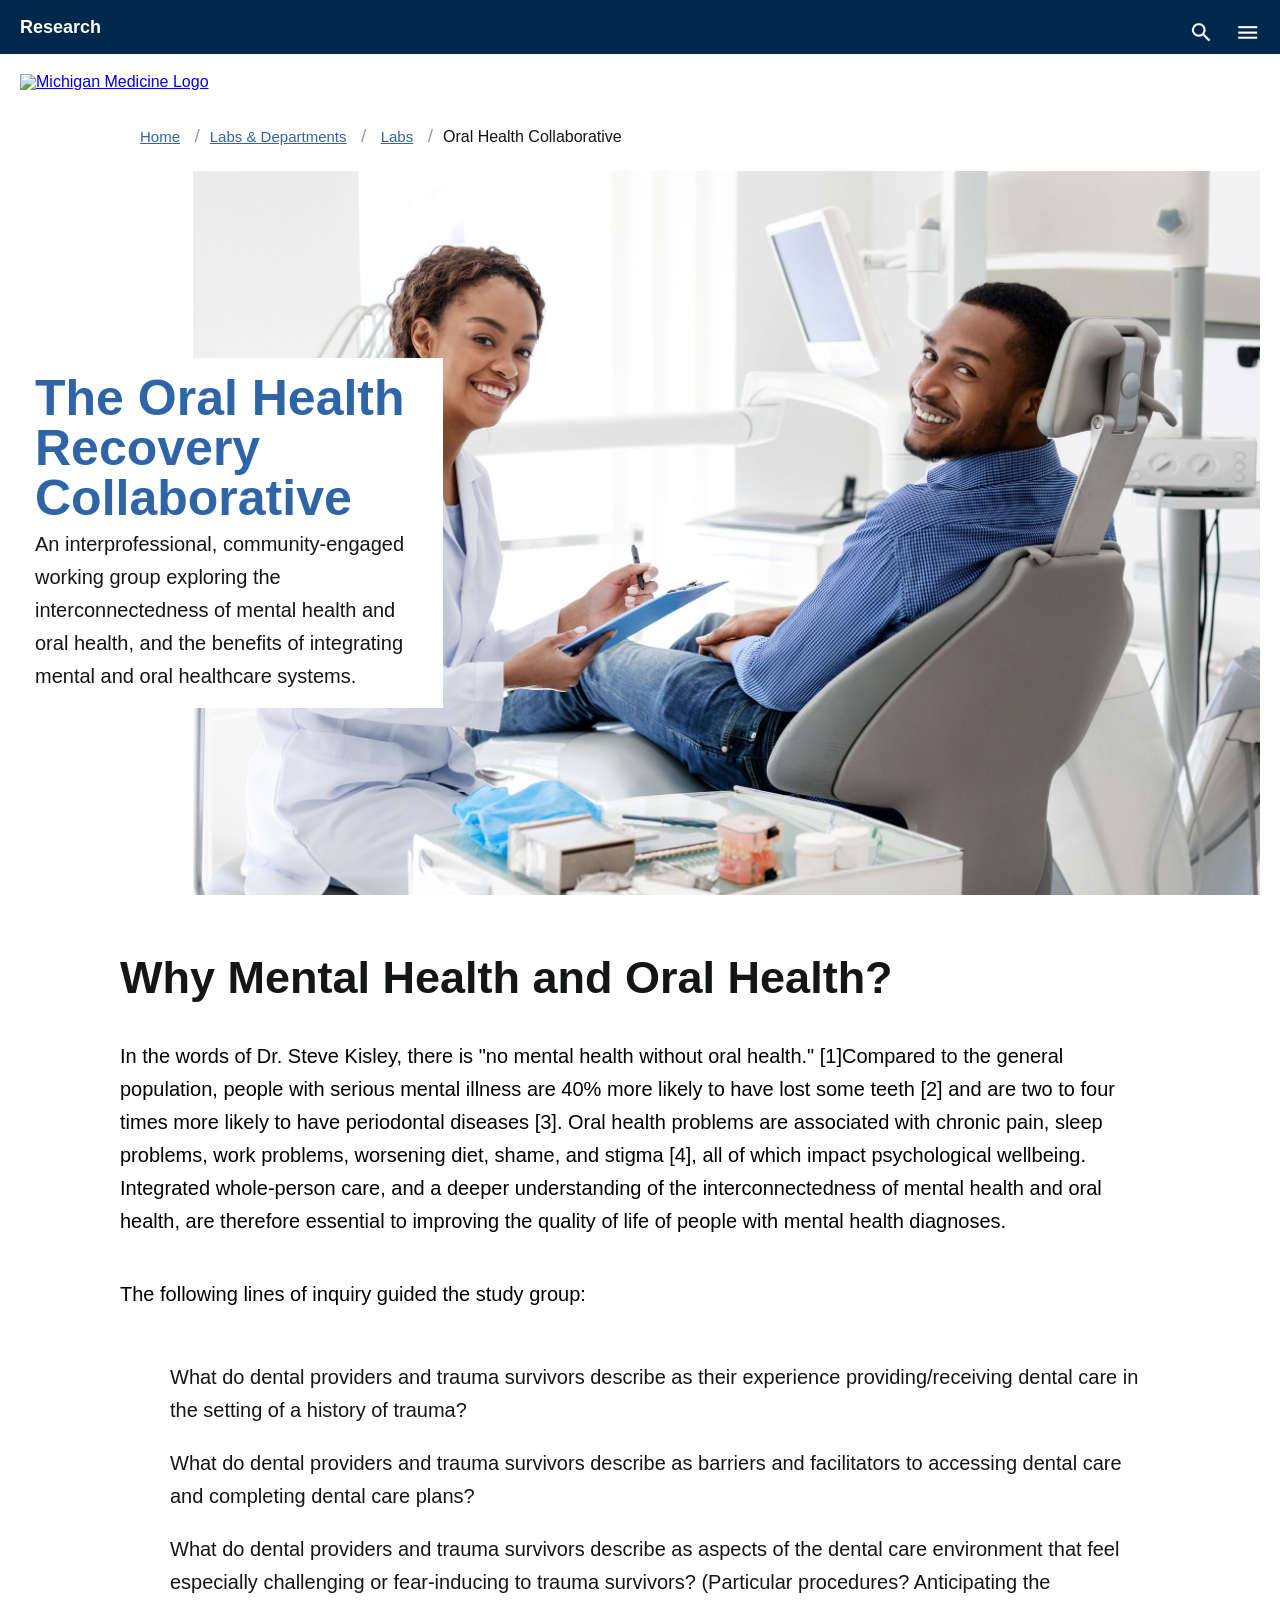
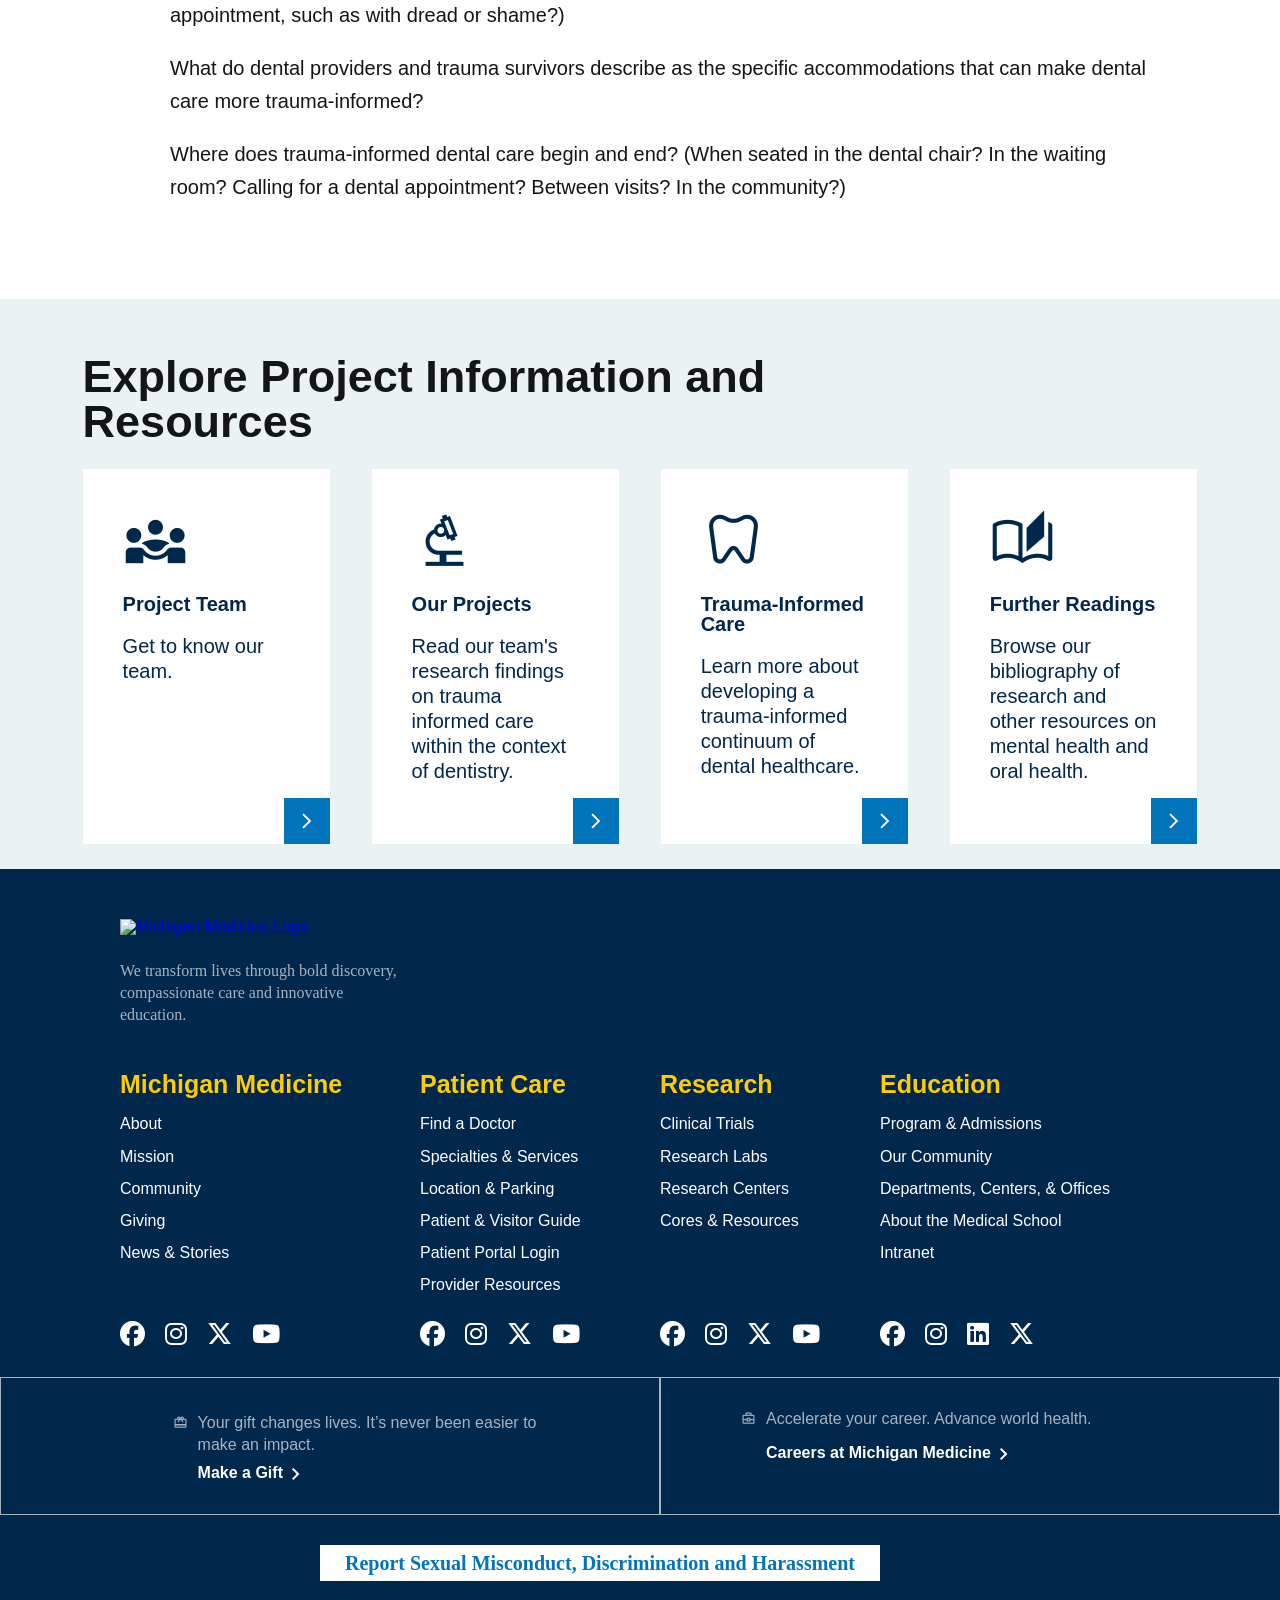
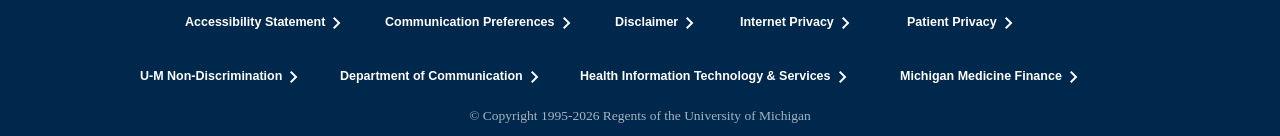
==== commit ce11214f: "Add files via upload" ====
--- a/index.html
+++ b/index.html
@@ -80,13 +80,13 @@
         <div id="link_3" class="link_card">
           <span class="material-symbols-outlined">dentistry</span>
           <h3>Trauma-Informed Care</h3>
-          <p> Learn more about developing a trauma-informed continuum of dental healthcare</p>
+          <p> Learn more about developing a trauma-informed continuum of dental healthcare.</p>
           <span class="material-symbols-outlined" id="forward_arrow">keyboard_arrow_right</span>
         </div>
         <div id="link_4" class="link_card">
           <span class="material-symbols-outlined">auto_stories</span>
           <h3>Further Readings</h3>
-          <p>Browse our bibliography of research and other resources on mental health and oral health</p>
+          <p>Browse our bibliography of research and other resources on mental health and oral health.</p>
           <span class="material-symbols-outlined" id="forward_arrow">keyboard_arrow_right</span>
         </div>
       </div>
@@ -262,15 +262,20 @@
       copyrightText.innerHTML = copyright_year;
 
       const siteNav = document.getElementById('site_nav')
+      let isClicked = false;
       function checkWidth() {
-        if (window.innerWidth <= 1000) {
-            siteNav.innerHTML="<ul><li>. . .</li><li><a href='https://medresearch.umich.edu/labs-departments/labs' style='text-decoration: underline;''>Labs</a> </li><li id='current'><di>Oral Health Collaborative</di></li></ul>"
+        if (window.innerWidth <= 1000 && !isClicked) {
+            siteNav.innerHTML="<ul><li id='hidden_content' onClick='changeText()'><a href='#'>. . .</a></li><li><a href='https://medresearch.umich.edu/labs-departments/labs' style='text-decoration: underline;''>Labs</a> </li><li id='current'><di>Oral Health Collaborative</di></li></ul>"
         } else {
            siteNav.innerHTML="<ul><li><a href='https://www.uofmhealth.org/'' style='text-decoration: underline;''>Home</a> </li><li><a href='https://medresearch.umich.edu/labs-departments' style='text-decoration: underline;''>Labs & Departments</a> </li> <li><a href='https://medresearch.umich.edu/labs-departments/labs' style='text-decoration: underline;''>Labs</a> </li><li id='current'><di>Oral Health Collaborative</di></li></ul>";
         }
       }
       window.addEventListener("resize", checkWidth);
       checkWidth();
+      function changeText(){
+        isClicked = true;
+        siteNav.innerHTML="<ul><li><a href='https://www.uofmhealth.org/'' style='text-decoration: underline;''>Home</a> </li><li><a href='https://medresearch.umich.edu/labs-departments' style='text-decoration: underline;''>Labs & Departments</a> </li> <li><a href='https://medresearch.umich.edu/labs-departments/labs' style='text-decoration: underline;''>Labs</a> </li><li id='current'><di>Oral Health Collaborative</di></li></ul>";
+      }
     </script>
 </body>
 </html>
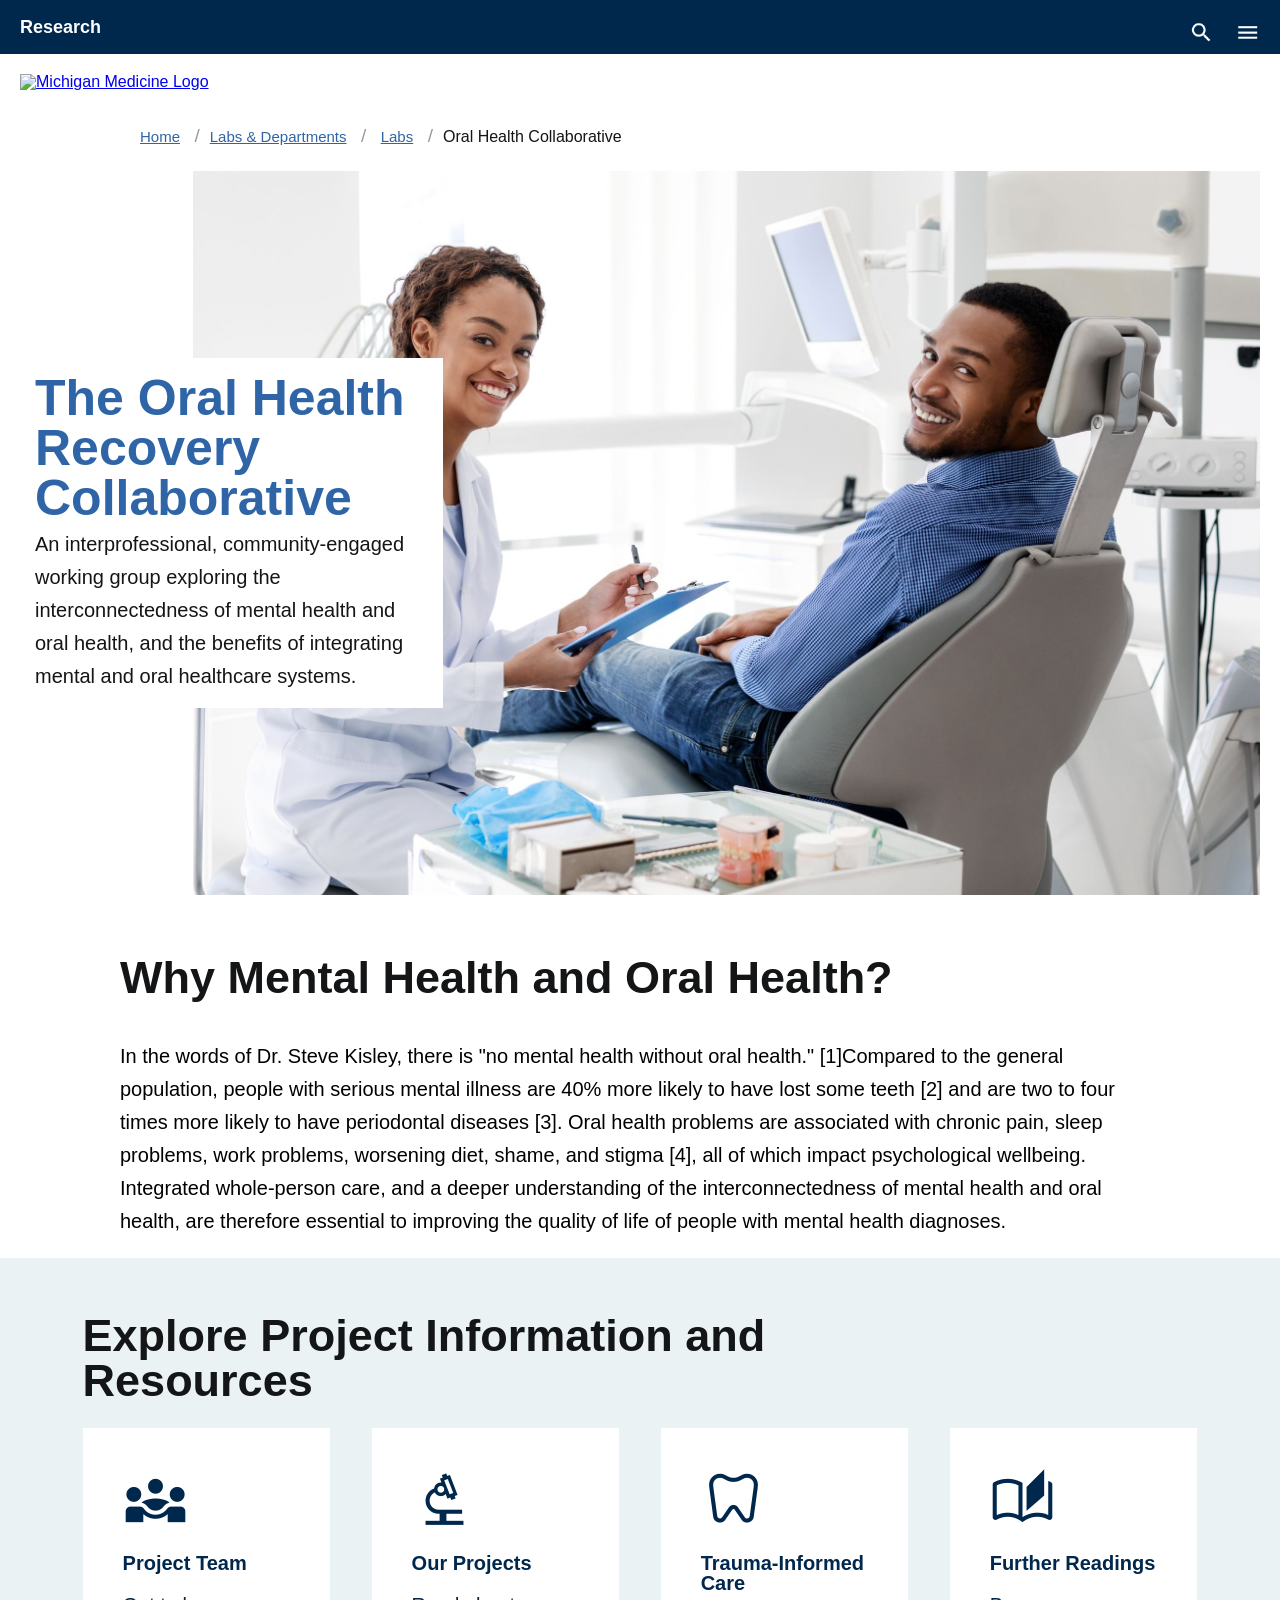
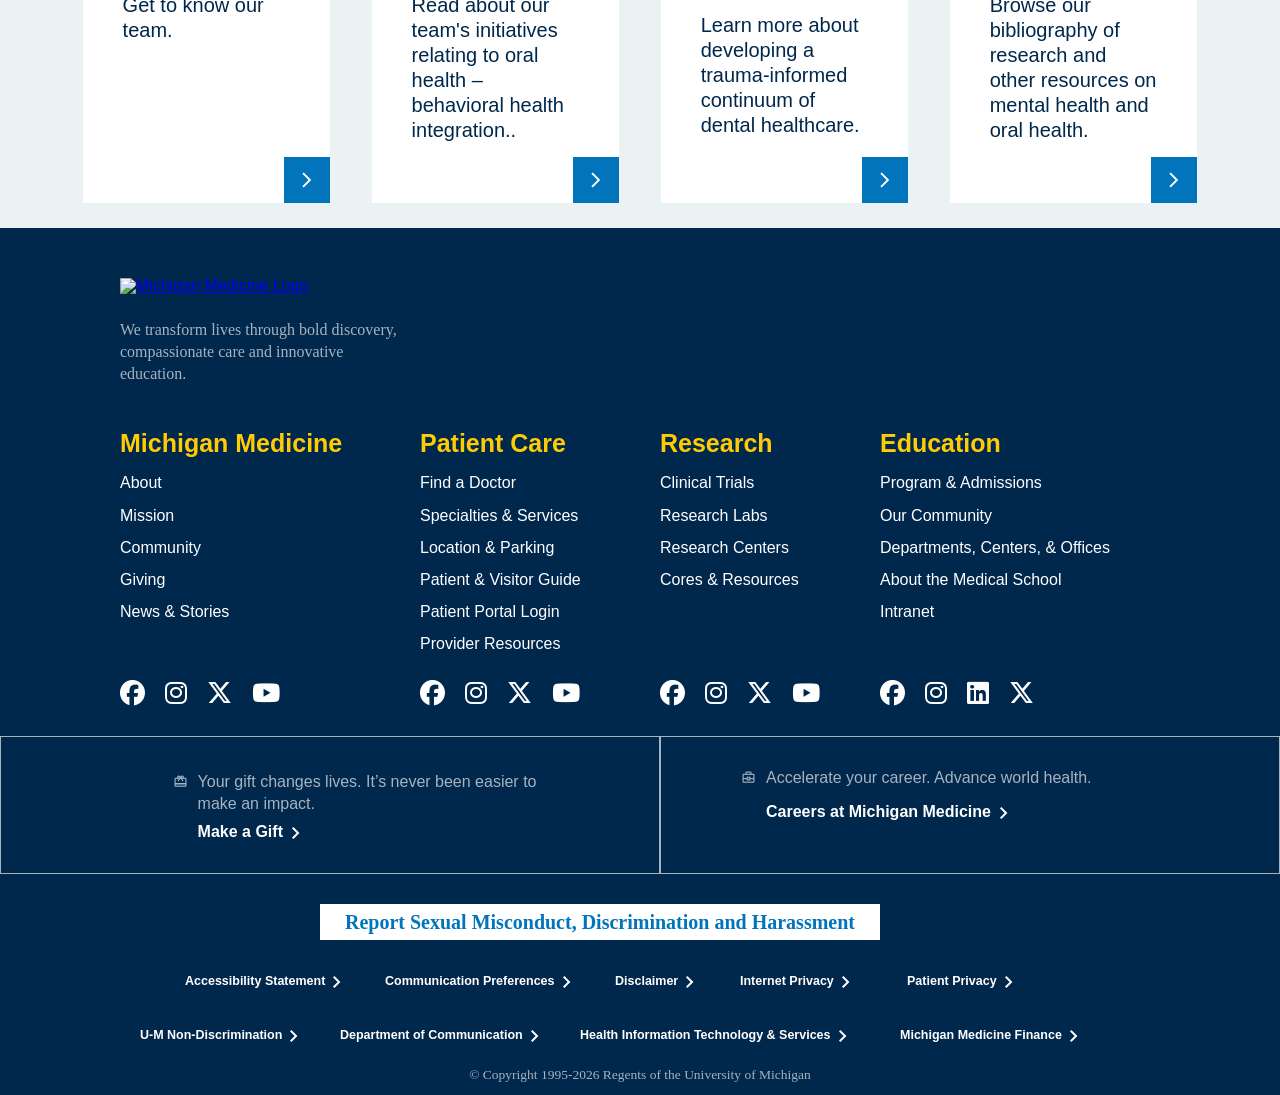
==== commit 54e28ee6: "Made requested edits to home page" ====
--- a/index.html
+++ b/index.html
@@ -8,7 +8,7 @@
     <link rel="stylesheet" href="css/style.css">
     <link rel="stylesheet" href="https://fonts.googleapis.com/css2?family=Material+Symbols+Outlined:opsz,wght,FILL,GRAD@24,400,0,0&icon_names=auto_stories,biotech,business_center,clinical_notes,dentistry,diversity_3,keyboard_arrow_right,redeem" />
     <link rel="stylesheet" href="https://cdnjs.cloudflare.com/ajax/libs/font-awesome/6.7.2/css/all.min.css">
-    <title>Trauma Informed Dental Care</title>
+    <title>Oral Health Recovery</title>
 </head>
 <body>
     <div class="skip"><a href="#main">Skip to Main Content</a></div>
@@ -46,22 +46,6 @@
           some teeth [2] and are two to four times more likely to have periodontal diseases [3]. Oral health problems are associated with chronic pain, sleep problems, work problems, worsening diet, shame, and stigma [4], 
           all of which impact psychological wellbeing. Integrated whole-person care, and a deeper understanding of the interconnectedness of mental health and oral health, are therefore essential to improving the quality of life of people with mental health diagnoses. 
         </p>
-        <p class="info_description">
-          The following lines of inquiry guided the study group:
-        </p>
-        <ul id="project_inquiries">
-          <li>What do dental providers and trauma survivors describe as their experience providing/receiving 
-          dental care in the setting of a history of trauma? </li>
-          <li>What do dental providers and trauma survivors describe as barriers and facilitators to accessing 
-          dental care and completing dental care plans? </li>
-          <li>What do dental providers and trauma survivors describe as aspects of the dental care environment 
-          that feel especially challenging or fear-inducing to trauma survivors? (Particular procedures? 
-          Anticipating the appointment, such as with dread or shame?) </li>
-          <li>What do dental providers and trauma survivors describe as the specific accommodations that can 
-          make dental care more trauma-informed? </li>
-          <li>Where does trauma-informed dental care begin and end? (When seated in the dental chair? In the 
-          waiting room? Calling for a dental appointment? Between visits? In the community?) </li>
-        </ul>
       </div>
       <div id="project_links">
         <h2 id="links_title">Explore Project Information and Resources</h2>
@@ -74,7 +58,7 @@
         <div id="link_2" class="link_card">
           <span class="material-symbols-outlined">biotech</span>
           <h3>Our Projects</h3>
-          <p>Read our team's research findings on trauma informed care within the context of dentistry.</p>
+          <p>Read about our team's initiatives relating to oral health – behavioral health integration..</p>
           <span class="material-symbols-outlined" id="forward_arrow">keyboard_arrow_right</span>
         </div>
         <div id="link_3" class="link_card">
--- a/css/style.css
+++ b/css/style.css
@@ -561,6 +561,13 @@
     margin-top: -10px;
 
 }
+#hidden_content{
+    color:rgb(1, 116, 188);
+}
+#hidden_content:hover{
+     color:#00274C;
+     cursor: pointer;
+}
 @media only screen and (max-width:1000px){
     #title_hero{
     display: grid;
@@ -737,7 +744,6 @@
         margin-left: 15px;
     }
 
-    
 
 }
 @media only screen and (max-width:500px){
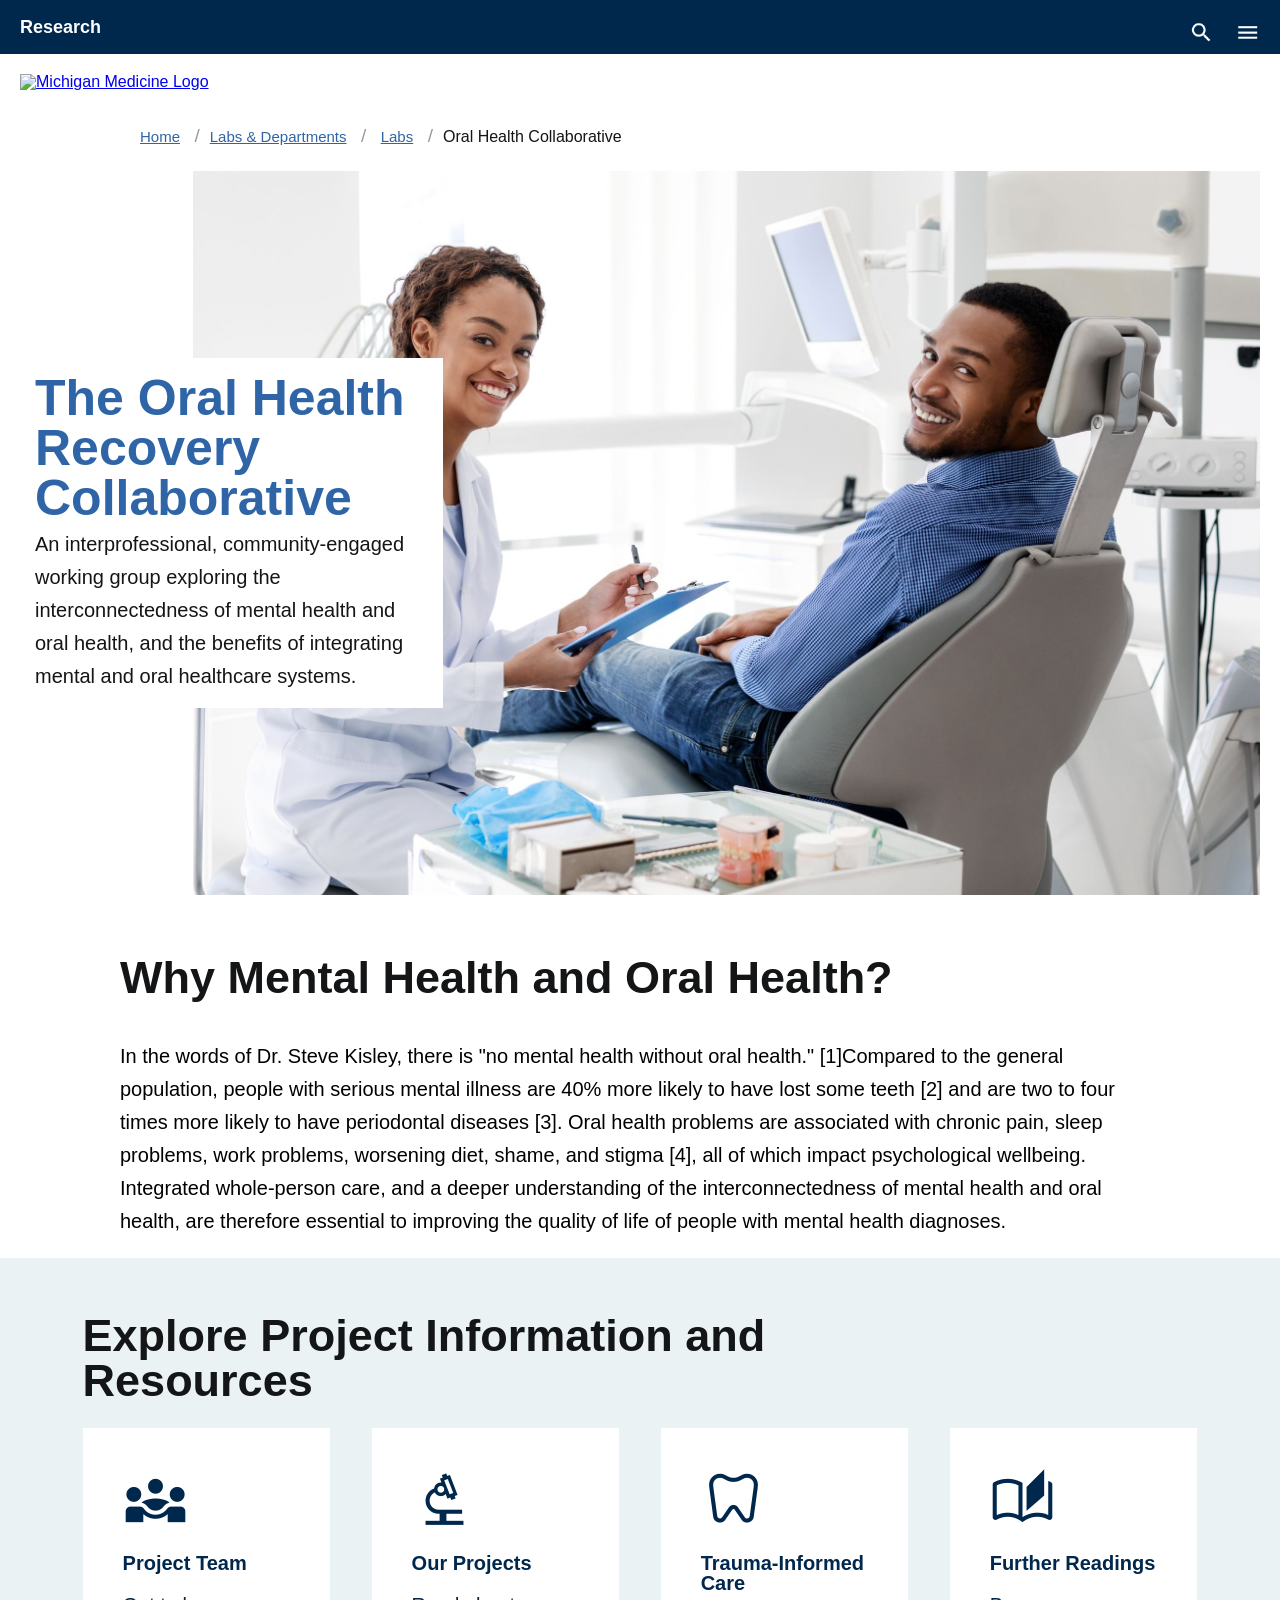
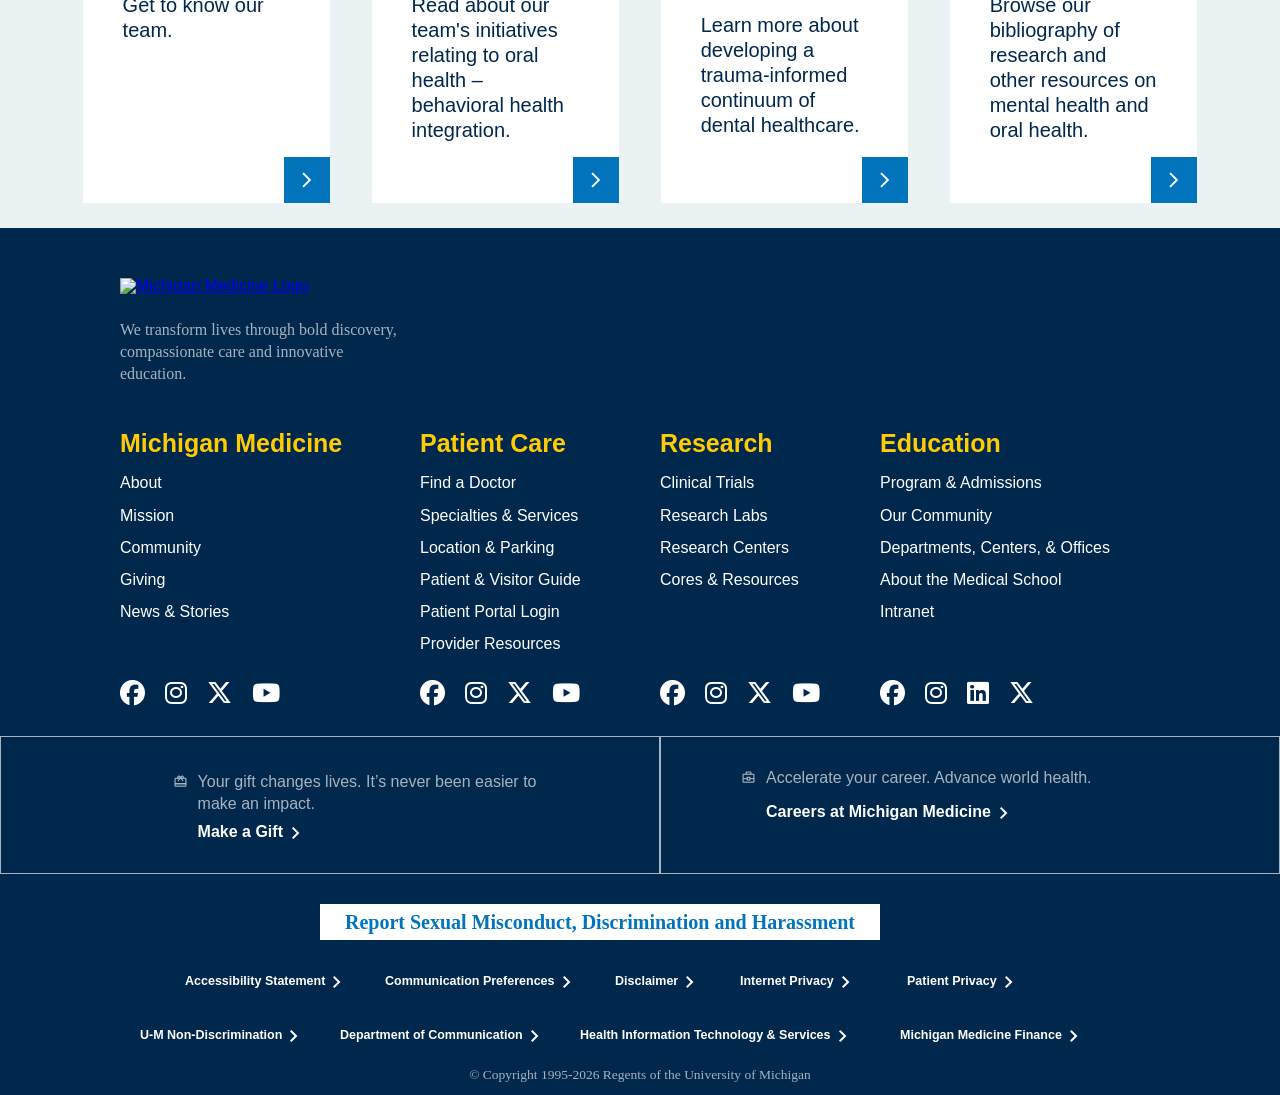
==== commit 6d28b944: "Worked on the accessibility of the pages" ====
--- a/index.html
+++ b/index.html
@@ -49,30 +49,37 @@
       </div>
       <div id="project_links">
         <h2 id="links_title">Explore Project Information and Resources</h2>
-        <div id="link_1" class="link_card">
+        <a href="team.html" id="link_1" class="link_card">
+        <div>
           <span class="material-symbols-outlined"> diversity_3</span>
           <h3>Project Team</h3>
           <p>Get to know our team.</p>
           <span class="material-symbols-outlined" id="forward_arrow">keyboard_arrow_right</span>
         </div>
-        <div id="link_2" class="link_card">
+        </a>
+        <a href="#" id="link_2" class="link_card">
+        <div>
           <span class="material-symbols-outlined">biotech</span>
           <h3>Our Projects</h3>
-          <p>Read about our team's initiatives relating to oral health – behavioral health integration..</p>
-          <span class="material-symbols-outlined" id="forward_arrow">keyboard_arrow_right</span>
-        </div>
-        <div id="link_3" class="link_card">
+          <p>Read about our team's initiatives relating to oral health – behavioral health integration.</p>
+          <span class="material-symbols-outlined" id="forward_arrow">keyboard_arrow_right</span>
+        </div>
+        </a>
+        <a href="#" id="link_3" class="link_card">
+        <div>
           <span class="material-symbols-outlined">dentistry</span>
           <h3>Trauma-Informed Care</h3>
           <p> Learn more about developing a trauma-informed continuum of dental healthcare.</p>
           <span class="material-symbols-outlined" id="forward_arrow">keyboard_arrow_right</span>
         </div>
-        <div id="link_4" class="link_card">
+        <a href="reading.html" id="link_4" class="link_card">
+        <div>
           <span class="material-symbols-outlined">auto_stories</span>
           <h3>Further Readings</h3>
           <p>Browse our bibliography of research and other resources on mental health and oral health.</p>
           <span class="material-symbols-outlined" id="forward_arrow">keyboard_arrow_right</span>
         </div>
+        </a>
       </div>
     </main>
     <footer>
@@ -122,9 +129,9 @@
        </ul>
        <div class="social_media"><a href="https://www.facebook.com/MichiganMedicine/?ref=page_internal"><i class="fa-brands fa-facebook"></i></a><a href="https://www.instagram.com/umichmedicine/"><i class="fa-brands fa-instagram"></i></a><a href="https://www.linkedin.com/company/university-of-michigan-medical-school"><i class="fa-brands fa-linkedin"></i></a><a href="https://twitter.com/umichmedicine"><i class="fa-brands fa-x-twitter"></i></a></div>
       </div>
-      <div class="last_links" id="donation_link"><a href="https://www.michiganmedicine.org/giving/areas-support"><span id="donation_icon"class="material-symbols-outlined">redeem</span><p>Your gift changes lives. It’s never been easier to make an impact.</p><h3 id="gift_text">Make a Gift<span class="material-symbols-outlined" id="gift_arrow">keyboard_arrow_right</span></h3></a></div>
-      <div class="last_links" id="career_link"><a href="https://www.michiganmedicine.org/careers-michigan-medicine"><span id="career_icon" class="material-symbols-outlined">business_center</span><p>Accelerate your career. Advance world health.</p><h3 id="career_text">Careers at Michigan Medicine<span class="material-symbols-outlined" id="career_arrow">keyboard_arrow_right</span></h3></a></div>
-      <div class="last_links" id="harrassment_link"><a href="https://www.uofmhealth.org/contact-us/compliments-concerns"><h2 id="harrassment_text">Report Sexual Misconduct, Discrimination and Harassment</h2></a></div>
+      <div id="donation_link"><a href="https://www.michiganmedicine.org/giving/areas-support"><span id="donation_icon"class="material-symbols-outlined">redeem</span><p>Your gift changes lives. It’s never been easier to make an impact.</p><h3 class="middle_links" id="gift_text">Make a Gift<span class="material-symbols-outlined" id="gift_arrow">keyboard_arrow_right</span></h3></a></div>
+      <div id="career_link"><a href="https://www.michiganmedicine.org/careers-michigan-medicine"><span id="career_icon" class="material-symbols-outlined">business_center</span><p>Accelerate your career. Advance world health.</p><h3 class="middle_links" id="career_text">Careers at Michigan Medicine<span class="material-symbols-outlined" id="career_arrow">keyboard_arrow_right</span></h3></a></div>
+      <div id="harrassment_link"><a href="https://www.uofmhealth.org/contact-us/compliments-concerns"><h2 id="harrassment_text">Report Sexual Misconduct, Discrimination and Harassment</h2></a></div>
       <div class="last_links" id="accessibility_link"><a href="https://www.michiganmedicine.org/accessibility-statement"><h3 id="accessibility_text" class="bottom_links">Accessibility Statement<span class="material-symbols-outlined" id="accessibility_arrow">keyboard_arrow_right</span></h3></a></div>
       <div class="last_links" id="communication_link"><a href="https://www.michiganmedicine.org/managing-communication-preferences"><h3 id="communication_text" class="bottom_links">Communication Preferences<span class="material-symbols-outlined" id="communication_arrow">keyboard_arrow_right</span></h3></a></div>
       <div class="last_links" id="disclaimer_link"><a href="https://www.michiganmedicine.org/disclaimer"><h3 id="disclaimer_text" class="bottom_links">Disclaimer<span class="material-symbols-outlined" id="disclaimer_arrow">keyboard_arrow_right</span></h3></a></div>
@@ -137,43 +144,41 @@
       <p id="copyright_text"></p>
     </footer>
     <script>
-      const giftArrow = document.getElementById('gift_arrow');
-      const giftText = document.getElementById('gift_text');
-      const careerArrow = document.getElementById('career_arrow')
-      const careerText = document.getElementById('career_text');
       const harrassmentLink = document.getElementById('harrassment_link');
       const harassmentText = document.getElementById('harrassment_text');
-      const accessibiliyText = document.getElementById('accessibility_text');
-      const accessibilityArrow = document.getElementById('accessibility_arrow');
-      const communicationText = document.getElementById('communication_text'); 
-      const communicationArrow = document.getElementById('communication_arrow');
-      const disclaimerText = document.getElementById('disclaimer_text'); 
-      const disclaimerArrow = document.getElementById('disclaimer_arrow');
-      const internetText = document.getElementById('internet_text');
-      const internetArrow = document.getElementById('internet_arrow');
-      const patientText = document.getElementById('patient_text');
-      const patientArrow = document.getElementById('patient_arrow');
-      const discriminationText = document.getElementById('discrimination_text');
-      const discriminationArrow = document.getElementById('discrimination_arrow');
-      const departmentText = document.getElementById('department_text');
-      const departmentArrow = document.getElementById('department_arrow');
-      const healthText = document.getElementById('health_text');
-      const healthArrow = document.getElementById('health_arrow');
-      const financeText = document.getElementById('finance_text');
-      const financeArrow = document.getElementById('finance_arrow');
       const copyrightText = document.getElementById('copyright_text');
-      giftText.addEventListener('mouseenter',()=>{
-        giftArrow.style.paddingLeft ="10px";
-      })
-      giftText.addEventListener('mouseleave',()=>{
-         giftArrow.style.paddingLeft = "1px";
-      })
-      careerText.addEventListener('mouseenter',()=>{
-        careerArrow.style.paddingLeft ="10px";
-      })
-      careerText.addEventListener('mouseleave',()=>{
-         careerArrow.style.paddingLeft = "1px";
-      })
+      const bottomLinks=document.querySelectorAll('.bottom_links');
+      const middleLinks = document.querySelectorAll('.middle_links');
+      middleLinks.forEach(link => {
+       const anchor = link.closest('a');
+       anchor.addEventListener('focus', () => {
+        link.childNodes[1].style.paddingLeft = "10px";
+       });
+       anchor.addEventListener('blur', () => {
+        link.childNodes[1].style.paddingLeft = "1px";
+       });
+      });
+      bottomLinks.forEach(link => {
+       const anchor = link.closest('a');
+       anchor.addEventListener('focus', () => {
+        link.childNodes[1].style.paddingLeft = "5px";
+       });
+       anchor.addEventListener('blur', () => {
+        link.childNodes[1].style.paddingLeft = "0px";
+       });
+      });
+       middleLinks.forEach(link=>link.addEventListener('mouseenter',()=>{
+        link.childNodes[1].style.paddingLeft="10px"
+      }))
+      middleLinks.forEach(link=>link.addEventListener('mouseleave',()=>{
+        link.childNodes[1].style.paddingLeft="1px"
+      }))
+      bottomLinks.forEach(link=>link.addEventListener('mouseenter',()=>{
+          link.childNodes[1].style.paddingLeft="5px";
+      }))
+      bottomLinks.forEach(link=>link.addEventListener('mouseleave',()=>{
+          link.childNodes[1].style.paddingLeft="0px";
+      }))
       harrassmentLink.addEventListener('mouseenter',()=>{
         harassmentText.style.color="white"
         harassmentText.style.textDecoration="underline"
@@ -182,65 +187,14 @@
         harassmentText.style.color="#0174BC"
         harassmentText.style.textDecoration="none"
       })
-      careerText.addEventListener('mouseleave',()=>{
-         careerArrow.style.paddingLeft = "1px";
-      })
-      careerText.addEventListener('mouseenter',()=>{
-        careerArrow.style.paddingLeft ="10px";
-      })
-      accessibiliyText.addEventListener('mouseenter',()=>{
-        accessibilityArrow.style.paddingLeft = "5px";
-      })
-       accessibiliyText.addEventListener('mouseleave',()=>{
-        accessibilityArrow.style.paddingLeft = "0px";
-      })
-      communicationText.addEventListener('mouseenter',()=>{
-        communicationArrow.style.paddingLeft = "5px";
-      })
-      communicationText.addEventListener('mouseleave',()=>{
-        communicationArrow.style.paddingLeft = "0px";
-      })
-      internetText.addEventListener('mouseenter',()=>{
-        internetArrow.style.paddingLeft = "5px";
-      })
-      internetText.addEventListener('mouseleave',()=>{
-        internetArrow.style.paddingLeft = "0px";
-      })
-      disclaimerText.addEventListener('mouseenter',()=>{
-        disclaimerArrow.style.paddingLeft = "5px";
-      })
-      disclaimerText.addEventListener('mouseleave',()=>{
-        disclaimerArrow.style.paddingLeft = "0px";
-      })
-      departmentText.addEventListener('mouseenter',()=>{
-        departmentArrow.style.paddingLeft = "5px";
-      })
-      departmentText.addEventListener('mouseleave',()=>{
-        departmentArrow.style.paddingLeft = "0px";
-      })
-      patientText.addEventListener('mouseenter',()=>{
-        patientArrow.style.paddingLeft = "5px";
-      })
-      patientText.addEventListener('mouseleave',()=>{
-        patientArrow.style.paddingLeft = "0px";
-      })
-      discriminationText.addEventListener('mouseenter',()=>{
-        discriminationArrow.style.paddingLeft = "5px";
-      })
-      discriminationText.addEventListener('mouseleave',()=>{
-        discriminationArrow.style.paddingLeft = "0px";
-      })
-      healthText.addEventListener('mouseenter',()=>{
-        healthArrow.style.paddingLeft = "5px";
-      })
-      healthText.addEventListener('mouseleave',()=>{
-        healthArrow.style.paddingLeft = "0px";
-      })
-      financeText.addEventListener('mouseenter',()=>{
-        financeArrow.style.paddingLeft = "5px";
-      })
-      financeText.addEventListener('mouseleave',()=>{
-        financeArrow.style.paddingLeft = "0px";
+      harrassmentLink.addEventListener('focusin',()=>{
+        console.log('hello')
+        harassmentText.style.color="white"
+        harassmentText.style.textDecoration="underline"
+      })
+      harrassmentLink.addEventListener('focusout',()=>{
+        harassmentText.style.color="#0174BC"
+        harassmentText.style.textDecoration="none"
       })
       const copyright_year = `© Copyright 1995-${Date().slice(11,15)} Regents of the University of Michigan`;
       copyrightText.innerHTML = copyright_year;
--- a/css/style.css
+++ b/css/style.css
@@ -19,6 +19,13 @@
   outline-style: solid;
   outline-width: 2.66667px;
 }
+div:focus{
+  outline-color: rgb(66, 153, 225);
+  outline-offset: 0px; 
+  outline-style: solid;
+  outline-width: 2.66667px;
+}
+h
 li:focus{
    outline-color: rgb(66, 153, 225);
    outline-offset:4.66667px;
@@ -174,15 +181,23 @@
 .link_card{
     background-color: white;
     text-align: left;
-    color: #00274C;
     padding: 40px; 
     transition: 0.5s;
     position: relative;
+    text-decoration: none;
+    color:rgb(0, 39, 76);
+}
+.link_card:focus{
+    background-color: rgb(1, 116, 188);
+    color: white;
 }
 .link_card:hover{
     background-color: rgb(1, 116, 188);
     color: white;
 }
+.link_card:visited{
+     text-decoration: none;
+}
 .link_card h3{
     font-size: 20px;
 }
@@ -203,7 +218,6 @@
 #link_4{
     grid-column: 14/span 3;
 }
-
 
 .link_card .material-symbols-outlined {
   font-variation-settings:
@@ -425,6 +439,9 @@
 #harrassment_link a{
     text-decoration: none;
 }
+#harrassment_link:focus-within{
+    background-color: rgb(1, 116, 188);
+}
 #harrassment_text{
     font-family: Roboto, "sans-serif";
     font-size: 20px;
